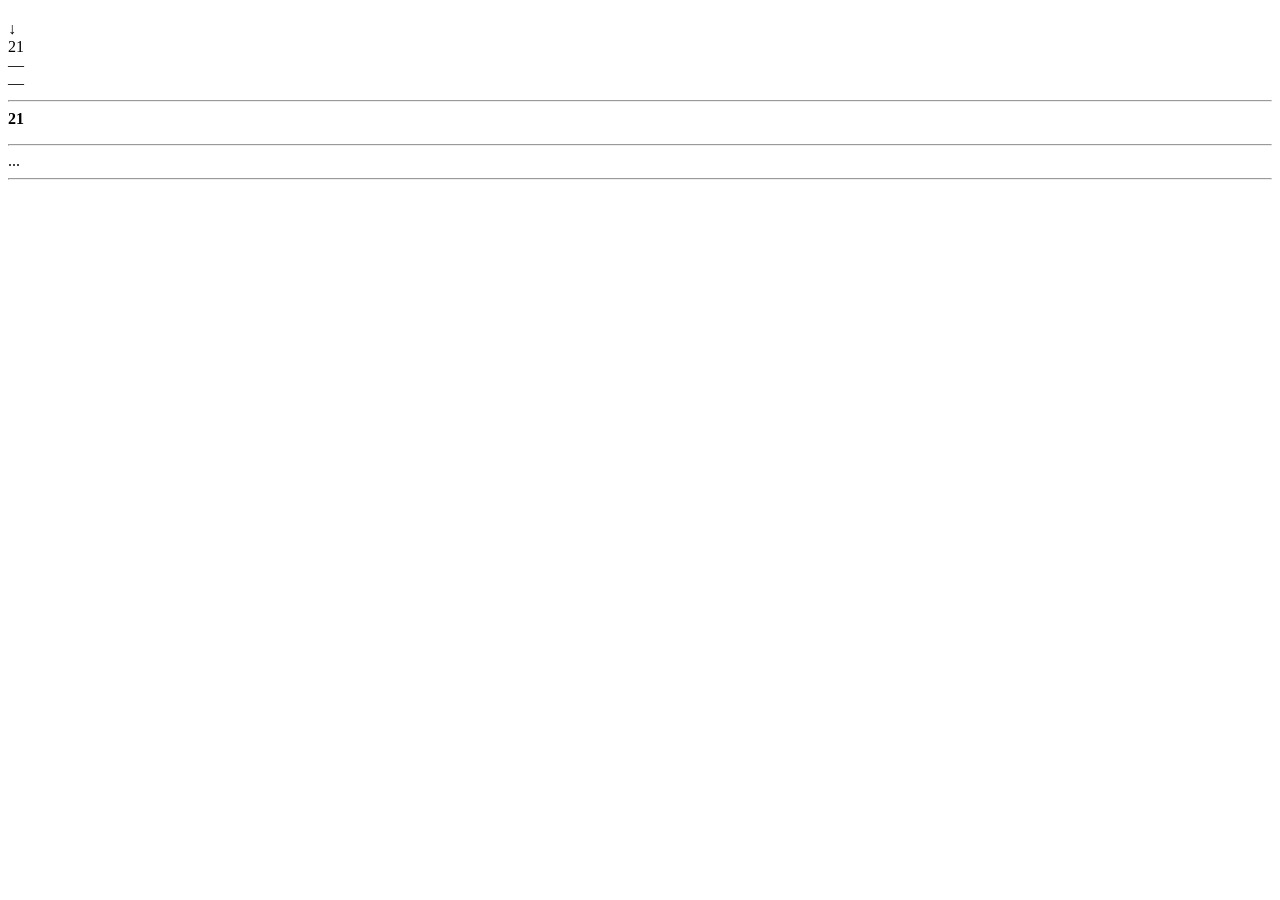
==== index.html @ 14be4b25 "Add files via upload" ====
<!DOCTYPE html>
<html lang="th">
<head>
<meta charset="UTF-8">
<meta name="viewport" content="width=device-width, initial-scale=1.0">
<title>พิทักษ์รักษ์รังสิต — ระบบจัดการของบริจาค</title>
<link rel="stylesheet" href="assets/css/style.css">
</head>
<body>
<header class="site-header" id="site-header"></header>

<main class="wrap">
  <section class="hero">
    <div class="hero-eyebrow" data-i18n="hero_eyebrow"></div>
    <h1 data-i18n="hero_title"></h1>
    <p class="lede" data-i18n="hero_lede"></p>
    <div class="scroll-cue"><span class="arrow">↓</span><span data-i18n="scroll_cue"></span></div>
  </section>

  <section class="stat-strip" id="stat-strip">
    <div class="stat-cell"><div class="stat-num">21</div><div class="stat-label" data-i18n="stat_members"></div></div>
    <div class="stat-cell"><div class="stat-num" id="stat-books">—</div><div class="stat-label" data-i18n="stat_books"></div></div>
    <div class="stat-cell"><div class="stat-num" id="stat-delivered">—</div><div class="stat-label" data-i18n="stat_delivered"></div></div>
  </section>

  <hr class="section-divider">

  <section>
    <div class="about-card card">
      <div class="badge-count"><b>21</b><span data-i18n="stat_members"></span></div>
      <p data-i18n="about_process"></p>
    </div>
  </section>

  <hr class="section-divider">

  <section>
    <div class="section-title">
      <h2 data-i18n="drives_title"></h2>
    </div>
    <p class="lede" data-i18n="drives_lede" style="margin-top:-14px;"></p>
    <div id="admin-add-drive"></div>
    <div id="drives-list"><div class="empty-state">...</div></div>
  </section>

  <hr class="section-divider">

  <section>
    <div class="section-title">
      <h2 data-i18n="timeline_preview_title"></h2>
      <a class="see-all" href="timeline.html" data-i18n="see_all"></a>
    </div>
    <div id="shelf-preview"></div>
  </section>
</main>

<footer class="footer" id="site-footer"></footer>

<script src="assets/js/i18n.js"></script>
<script src="assets/js/api.js"></script>
<script src="assets/js/app.js"></script>
<script>
  renderHeader('home');
  renderFooter();
  const isAdmin = !!getAdminToken();

  function driveCard(d){
    return `<div class="drive-card">
      ${isAdmin ? `<button class="btn btn-outline btn-sm drive-edit" data-edit="${d.id}" data-i18n="edit"></button>` : ''}
      <div class="drive-item">${d.itemType || ''}</div>
      <div class="drive-row"><b data-i18n="f_dateRange"></b>: ${d.dateStart || ''} – ${d.dateEnd || ''}</div>
      <div class="drive-row"><b data-i18n="f_location"></b>: ${d.location || ''}</div>
      <div class="drive-row"><b data-i18n="f_hours"></b>: ${d.hours || ''}</div>
      <div class="edit-form sub-form" id="edit-form-${d.id}">
        <div class="field"><label data-i18n="f_itemType"></label><input class="e-itemType" value="${d.itemType||''}"></div>
        <div class="field"><label data-i18n="f_dateRange"></label>
          <div style="display:flex; gap:8px;"><input class="e-start" value="${d.dateStart||''}"><input class="e-end" value="${d.dateEnd||''}"></div>
        </div>
        <div class="field"><label data-i18n="f_location"></label><input class="e-location" value="${d.location||''}"></div>
        <div class="field"><label data-i18n="f_hours"></label><input class="e-hours" value="${d.hours||''}"></div>
        <button class="btn btn-primary btn-sm" data-save="${d.id}" data-i18n="save"></button>
        <button class="btn btn-ghost btn-sm" data-cancel="${d.id}" data-i18n="cancel"></button>
      </div>
    </div>`;
  }

  async function loadDrives(){
    const res = await apiGet('getDrives', {});
    const drives = (res && res.data) || [];
    const el = document.getElementById('drives-list');
    if(drives.length === 0){ el.innerHTML = `<div class="empty-state" data-i18n="empty_drives"></div>`; applyLang(); return; }
    el.innerHTML = drives.map(driveCard).join('');
    applyLang();
    el.querySelectorAll('[data-edit]').forEach(b=> b.addEventListener('click', ()=>{
      document.getElementById('edit-form-'+b.dataset.edit).classList.toggle('open');
    }));
    el.querySelectorAll('[data-cancel]').forEach(b=> b.addEventListener('click', ()=>{
      document.getElementById('edit-form-'+b.dataset.cancel).classList.remove('open');
    }));
    el.querySelectorAll('[data-save]').forEach(b=> b.addEventListener('click', async ()=>{
      const id = b.dataset.save;
      const form = document.getElementById('edit-form-'+id);
      showToast(t('saving'));
      await apiPost('updateDrive', {
        driveId: id,
        itemType: form.querySelector('.e-itemType').value,
        dateStart: form.querySelector('.e-start').value,
        dateEnd: form.querySelector('.e-end').value,
        location: form.querySelector('.e-location').value,
        hours: form.querySelector('.e-hours').value,
      });
      showToast(t('saved'));
      loadDrives();
    }));
  }

  if(isAdmin){
    document.getElementById('admin-add-drive').innerHTML = `
      <button class="add-inline-btn" id="add-drive-btn" data-i18n="add_drive"></button>
      <div class="card sub-form" id="add-drive-form" style="margin-bottom:16px;">
        <div class="field"><label data-i18n="f_itemType"></label><input id="nd-itemType"></div>
        <div class="field"><label data-i18n="f_dateRange"></label>
          <div style="display:flex; gap:8px;"><input id="nd-start" placeholder="24/06/2569"><input id="nd-end" placeholder="24/07/2569"></div>
        </div>
        <div class="field"><label data-i18n="f_location"></label><input id="nd-location"></div>
        <div class="field"><label data-i18n="f_hours"></label><input id="nd-hours"></div>
        <button class="btn btn-primary btn-sm" id="nd-save" data-i18n="save"></button>
      </div>`;
    applyLang();
    document.getElementById('add-drive-btn').addEventListener('click', ()=>{
      document.getElementById('add-drive-form').classList.toggle('open');
    });
    document.getElementById('nd-save').addEventListener('click', async ()=>{
      showToast(t('saving'));
      await apiPost('addDrive', {
        itemType: document.getElementById('nd-itemType').value,
        dateStart: document.getElementById('nd-start').value,
        dateEnd: document.getElementById('nd-end').value,
        location: document.getElementById('nd-location').value,
        hours: document.getElementById('nd-hours').value,
      });
      showToast(t('saved'));
      document.getElementById('add-drive-form').classList.remove('open');
      loadDrives();
    });
  }

  async function load(){
    loadDrives();
    const res = await apiGet('getTimeline', { limit: 4 });
    renderShelf('shelf-preview', (res && res.data) || [], { expandable: true });

    const stats = await apiGet('getStats');
    if(stats && stats.data){
      document.getElementById('stat-books').textContent = stats.data.books ?? '—';
      document.getElementById('stat-delivered').textContent = stats.data.deliveries ?? '—';
    }
  }
  load();
</script>
</body>
</html>
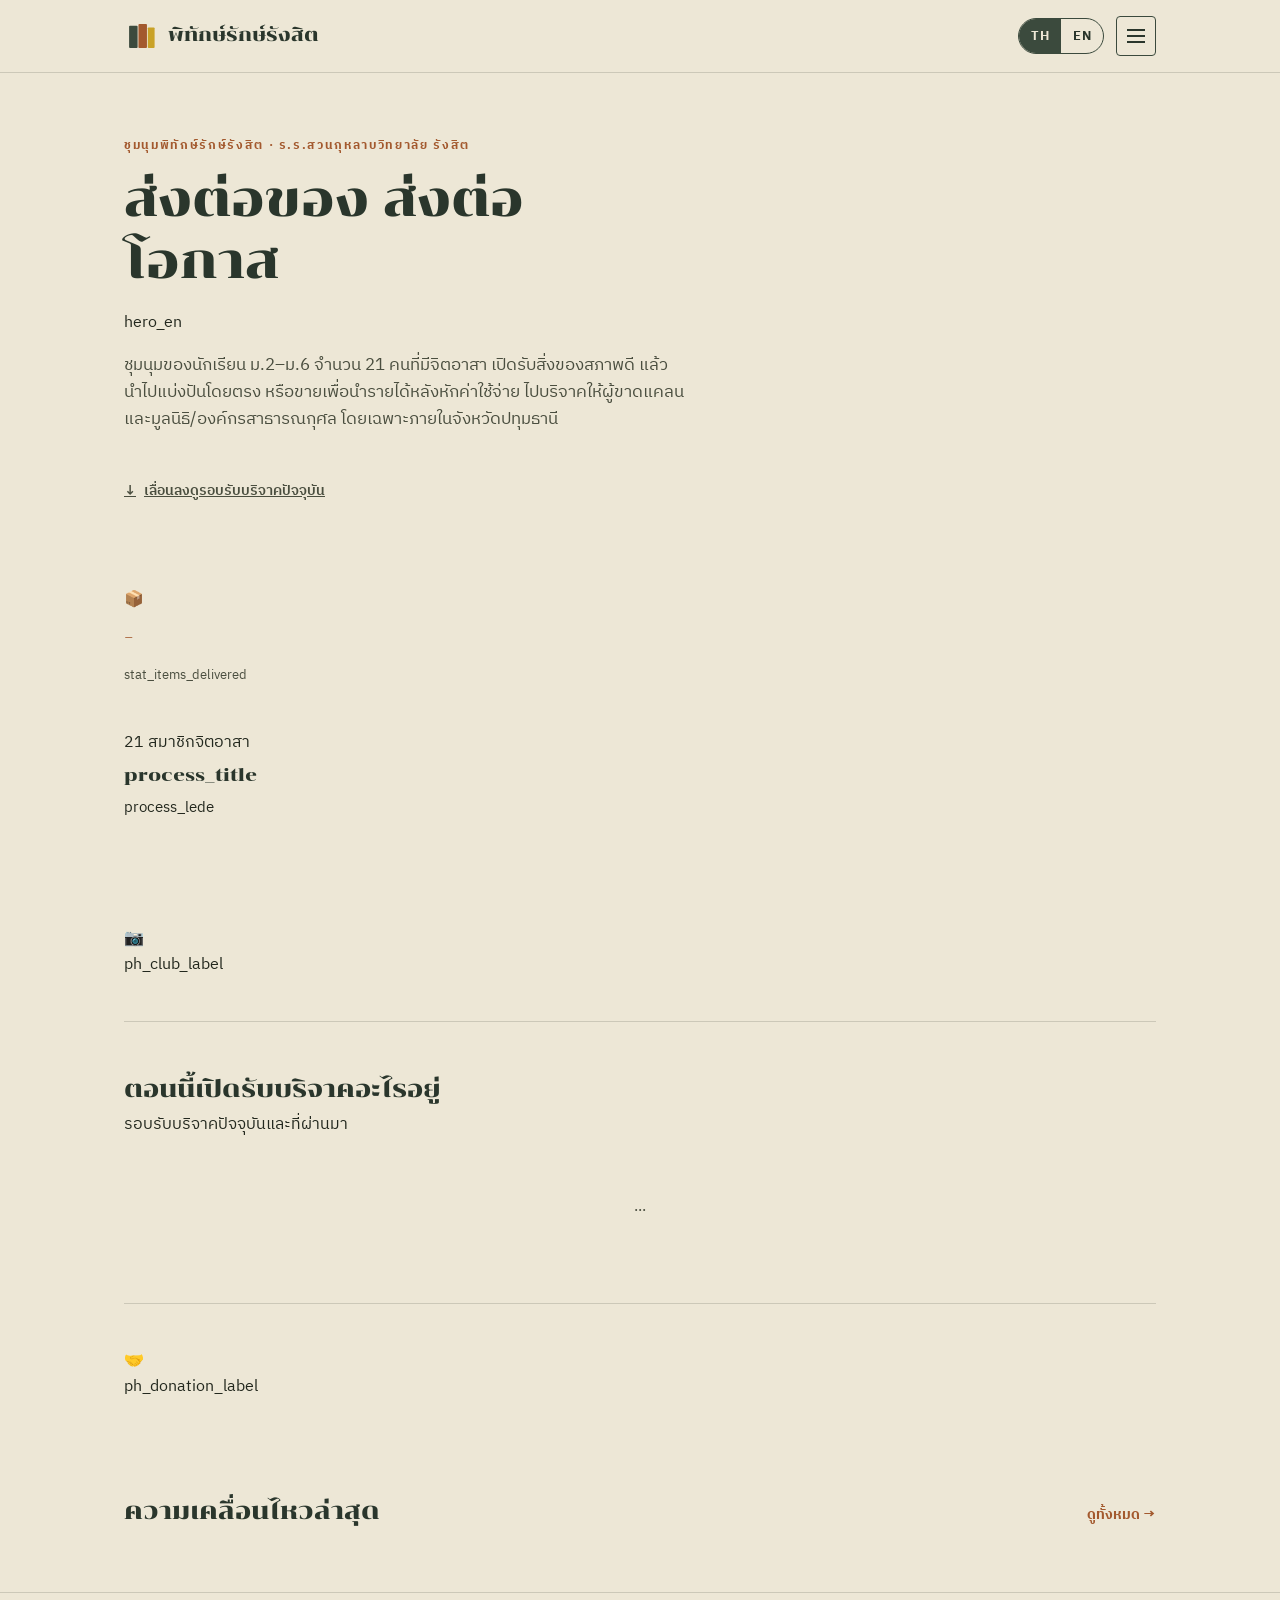
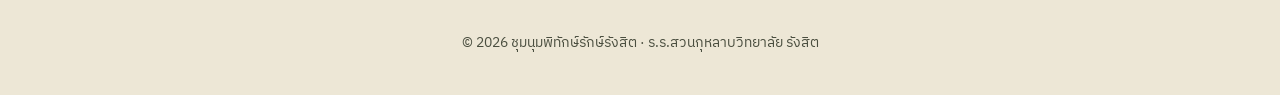
==== commit 6eadef06: "Update index.html" ====
--- a/index.html
+++ b/index.html
@@ -3,7 +3,7 @@
 <head>
 <meta charset="UTF-8">
 <meta name="viewport" content="width=device-width, initial-scale=1.0">
-<title>พิทักษ์รักษ์รังสิต — ระบบจัดการของบริจาค</title>
+<title>พิทักษ์รักรังสิต · ระบบจัดการของบริจาค</title>
 <link rel="stylesheet" href="assets/css/style.css">
 </head>
 <body>
@@ -13,22 +13,41 @@
   <section class="hero">
     <div class="hero-eyebrow" data-i18n="hero_eyebrow"></div>
     <h1 data-i18n="hero_title"></h1>
+    <div class="hero-en" data-i18n="hero_en"></div>
     <p class="lede" data-i18n="hero_lede"></p>
-    <div class="scroll-cue"><span class="arrow">↓</span><span data-i18n="scroll_cue"></span></div>
-  </section>
-
-  <section class="stat-strip" id="stat-strip">
-    <div class="stat-cell"><div class="stat-num">21</div><div class="stat-label" data-i18n="stat_members"></div></div>
-    <div class="stat-cell"><div class="stat-num" id="stat-books">—</div><div class="stat-label" data-i18n="stat_books"></div></div>
-    <div class="stat-cell"><div class="stat-num" id="stat-delivered">—</div><div class="stat-label" data-i18n="stat_delivered"></div></div>
-  </section>
-
-  <hr class="section-divider">
-
-  <section>
-    <div class="about-card card">
-      <div class="badge-count"><b>21</b><span data-i18n="stat_members"></span></div>
-      <p data-i18n="about_process"></p>
+    <a class="scroll-cue" href="#stat-section">
+      <span class="arrow-circle">↓</span>
+      <span data-i18n="scroll_cue"></span>
+    </a>
+  </section>
+
+  <section id="stat-section" class="stat-highlight">
+    <div class="icon">📦</div>
+    <div>
+      <div class="stat-num" id="stat-delivered-num">-</div>
+      <div class="stat-label" data-i18n="stat_items_delivered"></div>
+    </div>
+  </section>
+
+  <section style="padding-top:0;">
+    <div class="members-box">
+      <div class="members-row">
+        <span class="members-num">21</span>
+        <span class="members-label" data-i18n="stat_members"></span>
+      </div>
+      <div class="section-title" style="margin-bottom:10px;">
+        <h2 style="font-size:1.15rem;" data-i18n="process_title"></h2>
+      </div>
+      <p class="lede" style="margin:0 0 18px; font-size:0.92rem;" data-i18n="process_lede"></p>
+      <div class="process-flow" id="process-flow"></div>
+      <div class="process-detail" id="process-detail"></div>
+    </div>
+  </section>
+
+  <section>
+    <div class="photo-placeholder">
+      <div class="ph-icon">📷</div>
+      <div class="ph-label" data-i18n="ph_club_label"></div>
     </div>
   </section>
 
@@ -44,6 +63,13 @@
   </section>
 
   <hr class="section-divider">
+
+  <section>
+    <div class="photo-placeholder" style="background: linear-gradient(135deg, var(--rust) 0%, var(--slate) 100%);">
+      <div class="ph-icon">🤝</div>
+      <div class="ph-label" data-i18n="ph_donation_label"></div>
+    </div>
+  </section>
 
   <section>
     <div class="section-title">
@@ -64,13 +90,44 @@
   renderFooter();
   const isAdmin = !!getAdminToken();
 
+  /* ---------------- Process flow (5 steps) ---------------- */
+  let activeStep = 0;
+  function renderProcessFlow(){
+    const steps = getProcessSteps();
+    const flowEl = document.getElementById('process-flow');
+    flowEl.innerHTML = steps.map((s,i)=>`
+      ${i>0 ? `<span class="process-arrow">→</span>` : ''}
+      <button class="process-step ${i===activeStep?'on':''}" data-step="${i}">
+        <span class="num-circle">${i+1}</span>
+        <span class="step-label">${s.label}</span>
+      </button>`).join('');
+    flowEl.querySelectorAll('[data-step]').forEach(b=>{
+      b.addEventListener('click', ()=>{ activeStep = Number(b.dataset.step); renderProcessFlow(); renderProcessDetail(); });
+    });
+  }
+  function renderProcessDetail(){
+    const steps = getProcessSteps();
+    const s = steps[activeStep];
+    const bullets = s.bullets ? `<ul>${s.bullets.map(b=>`<li>${b}</li>`).join('')}</ul>` : '';
+    document.getElementById('process-detail').innerHTML = `<h3>${String(activeStep+1).padStart(2,'0')} · ${s.title}</h3><p>${s.desc}</p>${bullets}`;
+  }
+  function onLangChange(){ renderProcessFlow(); renderProcessDetail(); }
+  renderProcessFlow();
+  renderProcessDetail();
+
+  /* ---------------- Donation drives (compact + expandable) ---------------- */
   function driveCard(d){
     return `<div class="drive-card">
       ${isAdmin ? `<button class="btn btn-outline btn-sm drive-edit" data-edit="${d.id}" data-i18n="edit"></button>` : ''}
-      <div class="drive-item">${d.itemType || ''}</div>
-      <div class="drive-row"><b data-i18n="f_dateRange"></b>: ${d.dateStart || ''} – ${d.dateEnd || ''}</div>
-      <div class="drive-row"><b data-i18n="f_location"></b>: ${d.location || ''}</div>
-      <div class="drive-row"><b data-i18n="f_hours"></b>: ${d.hours || ''}</div>
+      <div class="drive-summary">
+        <div class="drive-item">${d.itemType || ''}</div>
+        <button class="btn btn-ghost btn-sm" data-toggle-details="${d.id}" data-i18n="view_details"></button>
+      </div>
+      <div class="drive-details" id="details-${d.id}">
+        <div class="drive-row"><b data-i18n="f_dateRange"></b>: ${d.dateStart || ''} – ${d.dateEnd || ''}</div>
+        <div class="drive-row"><b data-i18n="f_location"></b>: ${d.location || ''}</div>
+        <div class="drive-row"><b data-i18n="f_hours"></b>: ${d.hours || ''}</div>
+      </div>
       <div class="edit-form sub-form" id="edit-form-${d.id}">
         <div class="field"><label data-i18n="f_itemType"></label><input class="e-itemType" value="${d.itemType||''}"></div>
         <div class="field"><label data-i18n="f_dateRange"></label>
@@ -91,6 +148,9 @@
     if(drives.length === 0){ el.innerHTML = `<div class="empty-state" data-i18n="empty_drives"></div>`; applyLang(); return; }
     el.innerHTML = drives.map(driveCard).join('');
     applyLang();
+    el.querySelectorAll('[data-toggle-details]').forEach(b=> b.addEventListener('click', ()=>{
+      document.getElementById('details-'+b.dataset.toggleDetails).classList.toggle('open');
+    }));
     el.querySelectorAll('[data-edit]').forEach(b=> b.addEventListener('click', ()=>{
       document.getElementById('edit-form-'+b.dataset.edit).classList.toggle('open');
     }));
@@ -152,8 +212,7 @@
 
     const stats = await apiGet('getStats');
     if(stats && stats.data){
-      document.getElementById('stat-books').textContent = stats.data.books ?? '—';
-      document.getElementById('stat-delivered').textContent = stats.data.deliveries ?? '—';
+      document.getElementById('stat-delivered-num').textContent = stats.data.itemsDelivered ?? '-';
     }
   }
   load();
--- a/assets/css/style.css
+++ b/assets/css/style.css
@@ -0,0 +1,304 @@
+/* =========================================================
+   หนังสือแบ่งปัน — Book Donation Management System
+   Design tokens
+   ========================================================= */
+@import url('https://fonts.googleapis.com/css2?family=Chonburi&family=IBM+Plex+Sans+Thai:wght@400;500;600;700&family=IBM+Plex+Sans:wght@400;500;600;700&display=swap');
+
+:root{
+  --paper: #EDE7D6;
+  --paper-dim: #E3DCC7;
+  --card: #F7F3E8;
+  --ink: #23281E;
+  --ink-soft: #4A4E3F;
+  --cover-green: #3B4A3D;
+  --cover-green-deep: #2A362C;
+  --rust: #A3592E;
+  --rust-deep: #7E4322;
+  --sage: #7E9468;
+  --gold: #C9A227;
+  --line: rgba(35,40,30,0.16);
+  --shadow: 0 6px 18px rgba(35,40,30,0.14);
+  --radius: 4px;
+  --font-display: 'Chonburi', 'IBM Plex Sans Thai', serif;
+  --font-body: 'IBM Plex Sans Thai', 'IBM Plex Sans', sans-serif;
+}
+
+*{ box-sizing: border-box; }
+html{ scroll-behavior: smooth; }
+body{
+  margin:0;
+  background: var(--paper);
+  color: var(--ink);
+  font-family: var(--font-body);
+  line-height: 1.6;
+}
+h1,h2,h3, .display{
+  font-family: var(--font-display);
+  color: var(--cover-green-deep);
+  line-height: 1.25;
+  font-weight: 400;
+}
+a{ color: inherit; }
+button{ font-family: inherit; }
+img{ max-width:100%; display:block; }
+
+/* focus visibility */
+a:focus-visible, button:focus-visible, input:focus-visible, select:focus-visible, textarea:focus-visible{
+  outline: 3px solid var(--gold);
+  outline-offset: 2px;
+}
+@media (prefers-reduced-motion: reduce){
+  *{ animation-duration: 0.01ms !important; transition-duration: 0.01ms !important; scroll-behavior: auto !important; }
+}
+
+/* ---------------- Layout shell ---------------- */
+.wrap{ max-width: 1080px; margin: 0 auto; padding: 0 24px; }
+
+.site-header{
+  position: sticky; top:0; z-index: 40;
+  background: var(--paper);
+  border-bottom: 1px solid var(--line);
+}
+.header-row{
+  display:flex; align-items:center; justify-content:space-between;
+  padding: 16px 24px; max-width: 1080px; margin:0 auto;
+}
+.brand{ display:flex; align-items:center; gap:10px; text-decoration:none; }
+.brand-mark{ width:34px; height:34px; flex:0 0 auto; }
+.brand-name{ font-family: var(--font-display); font-size: 1.15rem; color: var(--cover-green-deep); }
+
+.nav-right{ display:flex; align-items:center; gap:12px; position:relative; }
+
+.lang-toggle{
+  display:flex; border:1.5px solid var(--cover-green); border-radius: 999px; overflow:hidden;
+}
+.lang-toggle button{
+  background:transparent; border:none; padding:6px 12px; font-size:0.82rem; font-weight:700;
+  color: var(--cover-green-deep); cursor:pointer; letter-spacing:.03em;
+}
+.lang-toggle button.on{ background: var(--cover-green); color: var(--paper); }
+
+/* hamburger + menu panel */
+.menu-btn{
+  width:40px; height:40px; border-radius: var(--radius); border:1.5px solid var(--cover-green);
+  background:transparent; cursor:pointer; display:flex; flex-direction:column; align-items:center;
+  justify-content:center; gap:4px;
+}
+.menu-btn span{ width:18px; height:2px; background: var(--cover-green-deep); display:block; }
+
+.menu-panel{
+  position:absolute; top:calc(100% + 10px); right:0; width:240px;
+  background: var(--card); border-radius: var(--radius); box-shadow: var(--shadow);
+  border:1px solid var(--line); overflow:hidden; z-index:60;
+  display:none; flex-direction:column;
+}
+.menu-panel.open{ display:flex; }
+.menu-panel a, .menu-panel button.menu-item{
+  display:block; width:100%; text-align:left; padding:13px 18px; text-decoration:none;
+  font-weight:600; font-size:0.94rem; color: var(--ink); background:transparent; border:none;
+  cursor:pointer; font-family:inherit;
+}
+.menu-panel a:hover, .menu-panel button.menu-item:hover{ background: var(--paper-dim); }
+.menu-panel a.active{ color: var(--rust); }
+.menu-panel .menu-divider{ border:none; border-top:1px solid var(--line); margin:0; }
+.menu-panel .menu-login{
+  color: var(--rust) !important; font-weight:700;
+  border-top:1px solid var(--line);
+}
+
+.btn{
+  display:inline-flex; align-items:center; gap:8px; justify-content:center;
+  padding: 10px 20px; border-radius: var(--radius); border: none; cursor:pointer;
+  font-weight: 700; font-size:0.92rem; text-decoration:none; transition: transform .12s ease, box-shadow .12s ease;
+}
+.btn-primary{ background: var(--rust); color: #fff; }
+.btn-primary:hover{ transform: translateY(-1px); box-shadow: var(--shadow); }
+.btn-outline{ background:transparent; color: var(--cover-green-deep); border: 1.5px solid var(--cover-green); }
+.btn-outline:hover{ background: var(--cover-green); color:#fff; }
+.btn-ghost{ background:transparent; color: var(--ink-soft); border:1.5px solid var(--line); }
+.btn-sm{ padding: 6px 14px; font-size:0.82rem; }
+.btn:disabled{ opacity:.45; cursor:not-allowed; transform:none; }
+
+.login-fab{
+  position: fixed; left: 20px; bottom: 20px; z-index: 50;
+}
+
+/* ---------------- Hero ---------------- */
+.hero{
+  padding: 64px 0 40px; position:relative;
+}
+.hero-eyebrow{
+  font-weight:700; letter-spacing:.14em; text-transform:uppercase; font-size:0.74rem;
+  color: var(--rust); margin-bottom: 12px;
+}
+.hero h1{ font-size: clamp(2rem, 5vw, 3.1rem); max-width: 14ch; margin: 0 0 18px; }
+.hero p.lede{ font-size:1.05rem; max-width:56ch; color: var(--ink-soft); margin-bottom: 28px; }
+.hero-actions{ display:flex; gap:14px; flex-wrap:wrap; }
+
+.scroll-cue{
+  display:flex; align-items:center; gap:8px; margin-top:48px; color: var(--ink-soft);
+  font-size:0.85rem; font-weight:600;
+}
+.scroll-cue .arrow{ animation: bob 1.6s ease-in-out infinite; }
+@keyframes bob{ 0%,100%{ transform: translateY(0);} 50%{ transform: translateY(6px);} }
+
+/* stat strip */
+.stat-strip{
+  display:grid; grid-template-columns: repeat(3,1fr); gap:1px;
+  background: var(--line); border:1px solid var(--line); border-radius: var(--radius); overflow:hidden;
+  margin: 8px 0 56px;
+}
+.stat-cell{ background: var(--card); padding: 22px 20px; }
+.stat-num{ font-family: var(--font-display); font-size:1.9rem; color: var(--rust); }
+.stat-label{ font-size:0.82rem; color: var(--ink-soft); margin-top:4px; }
+
+/* section titles */
+.section-title{ display:flex; align-items:baseline; justify-content:space-between; margin: 8px 0 22px; gap:16px; flex-wrap:wrap; }
+.section-title h2{ font-size:1.5rem; margin:0; }
+.section-title .see-all{ font-weight:700; font-size:0.88rem; color:var(--rust); text-decoration:none; white-space:nowrap; }
+
+section{ padding: 44px 0; }
+.section-divider{ border:none; border-top:1px solid var(--line); margin:0; }
+
+/* ---------------- Bookshelf / Timeline (signature element) ---------------- */
+.shelf{
+  position:relative; padding-left: 26px;
+}
+.shelf::before{
+  content:""; position:absolute; left:6px; top:0; bottom:0; width:6px;
+  background: linear-gradient(var(--cover-green), var(--cover-green-deep));
+  border-radius: 3px;
+}
+.spine-row{
+  display:flex; align-items:stretch; gap:16px; margin-bottom:18px; position:relative;
+}
+.spine-row::before{
+  content:""; position:absolute; left:-26px; top:50%; width:20px; height:6px; background: var(--gold);
+  transform: translateY(-50%);
+}
+.spine{
+  flex: 0 0 64px; border-radius: 3px 8px 8px 3px;
+  box-shadow: inset -6px 0 0 rgba(0,0,0,0.12), var(--shadow);
+  position:relative;
+}
+.spine-body{
+  flex:1; background: var(--card); border-radius: var(--radius); padding:16px 18px;
+  box-shadow: var(--shadow); display:flex; align-items:center; justify-content:space-between; gap:16px; flex-wrap:wrap;
+}
+.spine-meta .date{ font-weight:700; font-family: var(--font-display); color:var(--cover-green-deep); font-size:1.05rem; }
+.spine-meta .desc{ color: var(--ink-soft); font-size:0.9rem; margin-top:2px; }
+
+/* wax stamp badge */
+.stamp{
+  width:56px; height:56px; border-radius:50%; flex:0 0 auto;
+  display:flex; align-items:center; justify-content:center; text-align:center;
+  font-size:0.62rem; font-weight:700; line-height:1.15; padding:4px;
+}
+.stamp.pending{
+  border: 3px dashed var(--rust); color: var(--rust); background: transparent;
+}
+.stamp.done{
+  background: var(--sage); color: #fff; border: 3px solid var(--sage);
+}
+
+/* ---------------- Cards / grid ---------------- */
+.grid{ display:grid; grid-template-columns: repeat(auto-fill, minmax(220px,1fr)); gap:20px; }
+.book-card{
+  background: var(--card); border-radius: var(--radius); overflow:hidden; box-shadow: var(--shadow);
+  display:flex; flex-direction:column;
+}
+.book-card .thumb{ aspect-ratio: 4/3; background: var(--paper-dim); overflow:hidden; }
+.book-card .thumb img{ width:100%; height:100%; object-fit:cover; }
+.book-card .thumb.empty{ display:flex; align-items:center; justify-content:center; color: var(--ink-soft); font-size:0.8rem; }
+.book-card .info{ padding:14px 16px; display:flex; flex-direction:column; gap:6px; flex:1; }
+.book-card .title{ font-weight:700; font-size:0.98rem; }
+.book-card .price{ font-family: var(--font-display); color: var(--rust); font-size:1.1rem; }
+.book-card .sold{ font-size:0.78rem; font-weight:700; color:#fff; background:var(--ink-soft); align-self:flex-start; padding:2px 8px; border-radius:3px; }
+
+/* ---------------- Forms ---------------- */
+.card{ background: var(--card); border-radius: var(--radius); padding:22px; box-shadow: var(--shadow); }
+.field{ margin-bottom:16px; }
+.field label{ display:block; font-weight:700; font-size:0.86rem; margin-bottom:6px; color: var(--ink-soft); }
+.field input, .field select, .field textarea{
+  width:100%; padding:10px 12px; border-radius: var(--radius); border:1.5px solid var(--line);
+  background:#fff; font-family: inherit; font-size:0.95rem; color: var(--ink);
+}
+.field textarea{ resize: vertical; min-height:80px; }
+.radio-row{ display:flex; gap:14px; }
+.radio-row label{ font-weight:500; display:flex; align-items:center; gap:6px; }
+
+.badge{ display:inline-block; font-size:0.72rem; font-weight:700; padding:3px 9px; border-radius:999px; }
+.badge.pending{ background: rgba(163,89,46,0.14); color: var(--rust-deep); }
+.badge.approved{ background: rgba(126,148,104,0.2); color: #3f5230; }
+.badge.rejected{ background: rgba(35,40,30,0.14); color: var(--ink-soft); }
+
+.tabs{ display:flex; gap:6px; border-bottom:1px solid var(--line); margin-bottom:24px; flex-wrap:wrap; }
+.tab-btn{
+  background:transparent; border:none; padding:10px 16px; font-weight:700; cursor:pointer;
+  color: var(--ink-soft); border-bottom: 3px solid transparent;
+}
+.tab-btn.on{ color: var(--cover-green-deep); border-bottom-color: var(--rust); }
+.tab-panel{ display:none; }
+.tab-panel.on{ display:block; }
+
+.footer{ padding: 40px 0; text-align:center; color: var(--ink-soft); font-size:0.85rem; border-top:1px solid var(--line); }
+
+.empty-state{ text-align:center; padding:40px 20px; color: var(--ink-soft); }
+.toast{
+  position:fixed; bottom:20px; right:20px; background: var(--cover-green-deep); color:#fff;
+  padding:12px 18px; border-radius: var(--radius); box-shadow: var(--shadow); font-size:0.9rem; z-index:100;
+  max-width: 320px;
+}
+
+@media (max-width: 640px){
+  .stat-strip{ grid-template-columns: 1fr; }
+}
+
+/* ---------------- About / club info ---------------- */
+.about-card{ display:flex; gap:24px; flex-wrap:wrap; align-items:flex-start; }
+.about-card .badge-count{
+  flex:0 0 auto; width:96px; height:96px; border-radius:50%; background: var(--cover-green);
+  color:#fff; display:flex; flex-direction:column; align-items:center; justify-content:center;
+  font-family: var(--font-display);
+}
+.about-card .badge-count b{ font-size:1.6rem; line-height:1; }
+.about-card .badge-count span{ font-size:0.66rem; }
+.about-card p{ flex:1; min-width:240px; color: var(--ink-soft); }
+
+/* ---------------- Donation drives ---------------- */
+.drive-card{
+  background: var(--card); border-radius: var(--radius); padding:18px 20px; box-shadow: var(--shadow);
+  margin-bottom:14px; position:relative;
+}
+.drive-card .drive-item{ font-family: var(--font-display); color: var(--cover-green-deep); font-size:1.15rem; margin-bottom:6px; }
+.drive-card .drive-row{ font-size:0.9rem; color: var(--ink-soft); margin-bottom:3px; }
+.drive-card .drive-row b{ color: var(--ink); }
+.drive-card .drive-edit{ position:absolute; top:14px; right:16px; }
+
+.add-inline-btn{
+  border:1.5px dashed var(--cover-green); background:transparent; color: var(--cover-green-deep);
+  border-radius: var(--radius); padding:12px 18px; width:100%; cursor:pointer; font-weight:700;
+  font-family:inherit; margin-bottom:16px;
+}
+
+/* ---------------- Timeline batch expand ---------------- */
+.spine-body{ cursor:pointer; }
+.spine-thumb{ width:44px; height:44px; border-radius:4px; object-fit:cover; flex:0 0 auto; }
+.batch-items{
+  display:none; margin: 0 0 18px 42px; padding:14px 18px; background: var(--paper-dim);
+  border-radius: var(--radius);
+}
+.batch-items.open{ display:block; }
+.batch-item-row{
+  display:flex; justify-content:space-between; gap:10px; padding:8px 0; border-bottom:1px solid var(--line);
+  font-size:0.88rem;
+}
+.batch-item-row:last-child{ border-bottom:none; }
+.batch-item-row .outcome{ color: var(--ink-soft); text-align:right; }
+
+/* ---------------- Stock page ---------------- */
+.qty-badge{ font-size:0.72rem; font-weight:700; color: var(--sage); }
+.stock-actions{ display:flex; gap:8px; flex-wrap:wrap; margin-top:6px; }
+.checkbox-row{ display:flex; align-items:center; gap:8px; font-weight:500; margin-bottom:10px; }
+.sub-form{ background: var(--paper-dim); border-radius: var(--radius); padding:14px; margin-top:10px; display:none; }
+.sub-form.open{ display:block; }
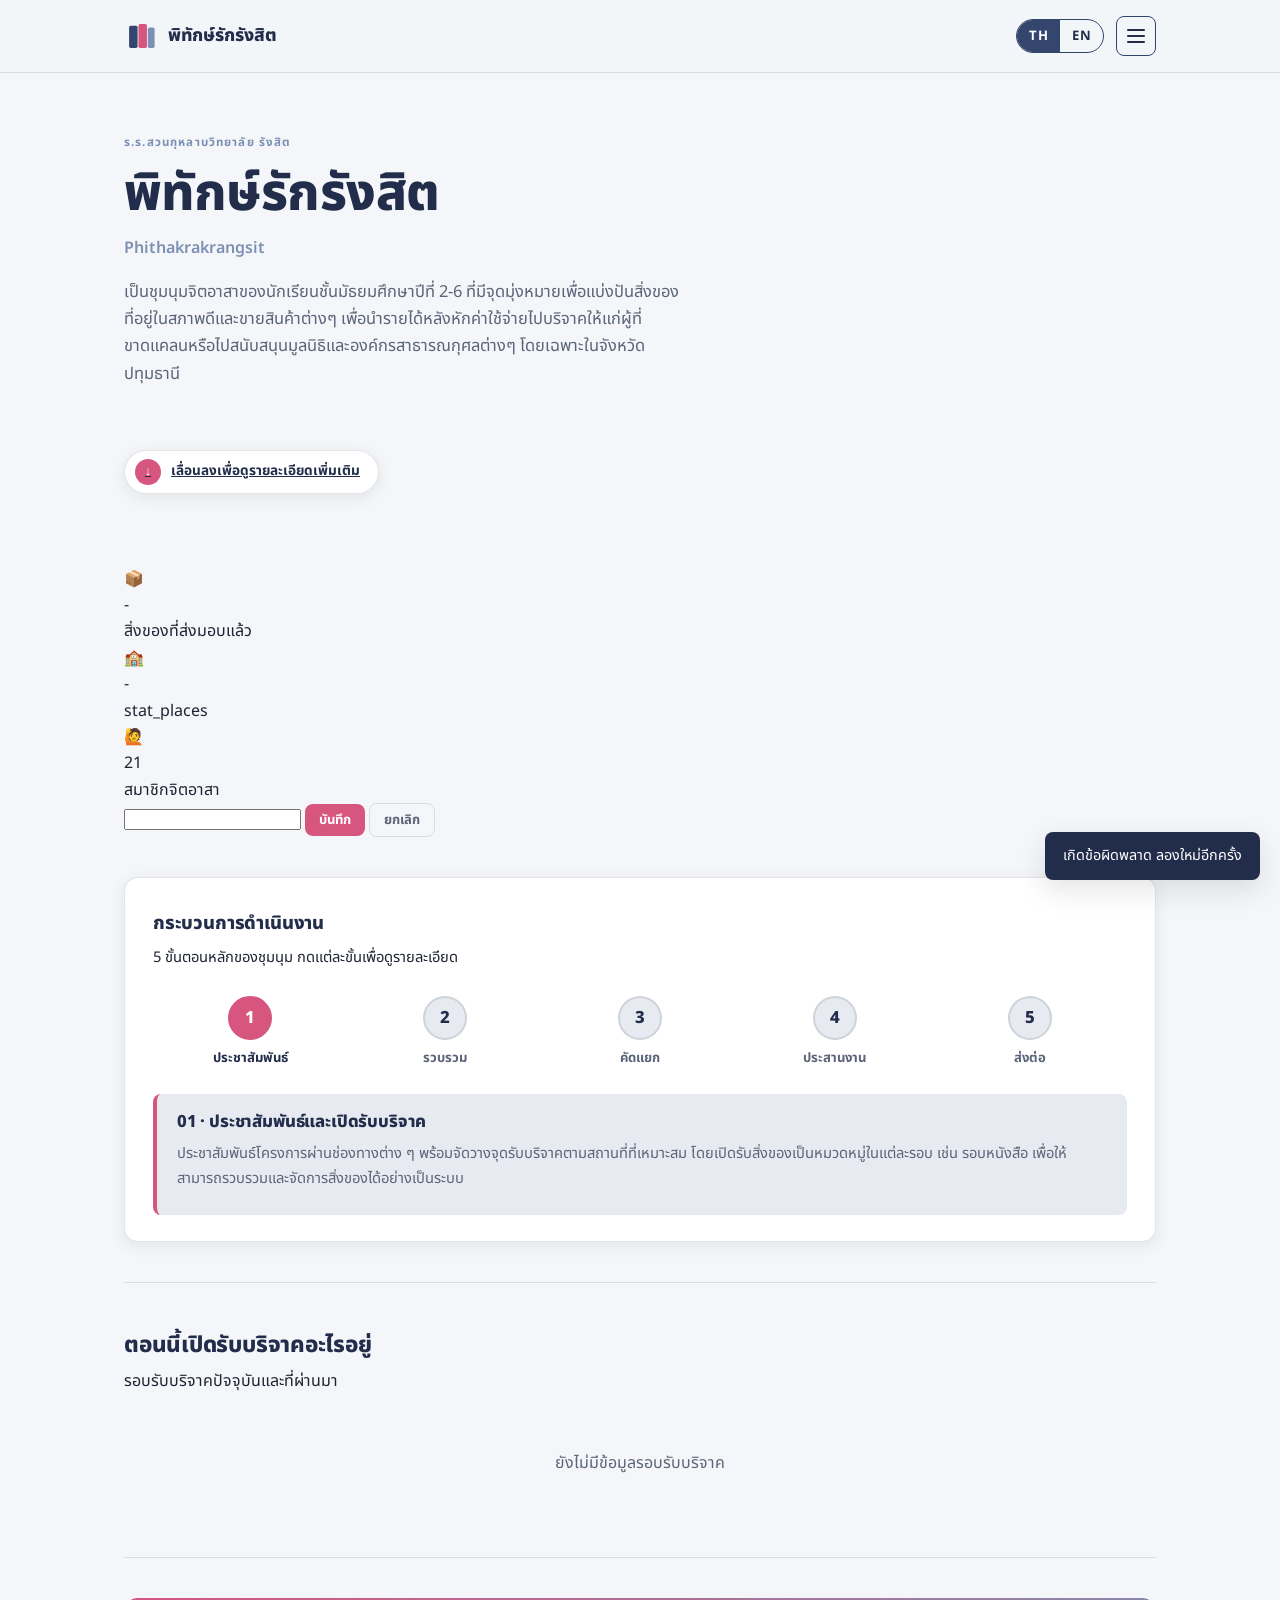
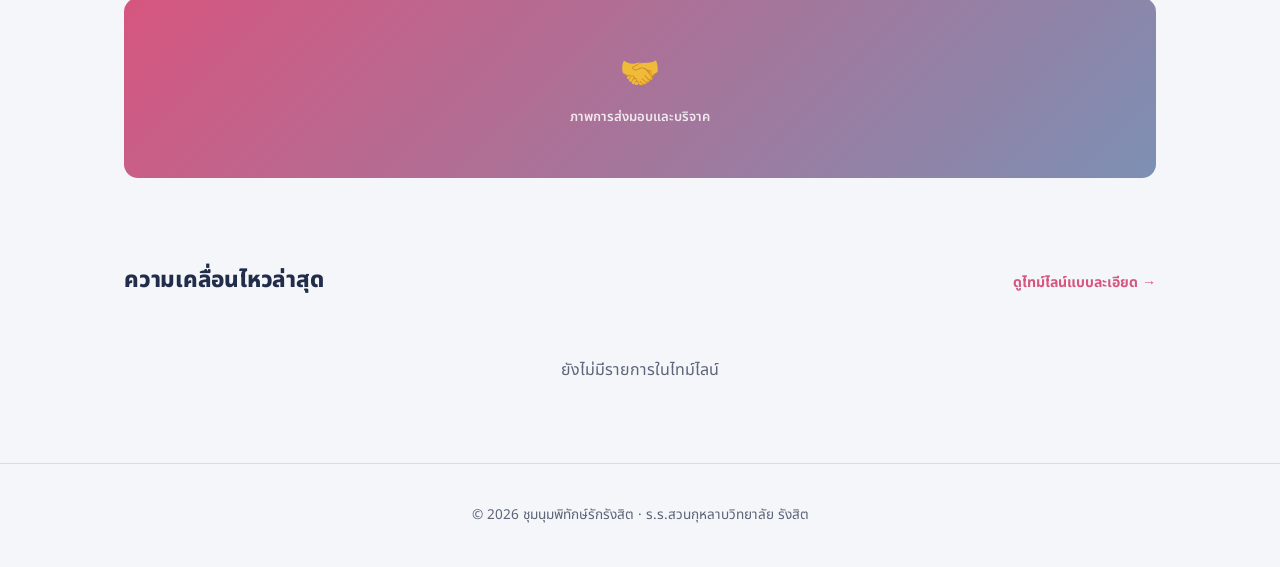
==== commit b813615d: "Update index.html" ====
--- a/index.html
+++ b/index.html
@@ -10,44 +10,60 @@
 <header class="site-header" id="site-header"></header>
 
 <main class="wrap">
-  <section class="hero">
-    <div class="hero-eyebrow" data-i18n="hero_eyebrow"></div>
-    <h1 data-i18n="hero_title"></h1>
-    <div class="hero-en" data-i18n="hero_en"></div>
-    <p class="lede" data-i18n="hero_lede"></p>
-    <a class="scroll-cue" href="#stat-section">
-      <span class="arrow-circle">↓</span>
-      <span data-i18n="scroll_cue"></span>
-    </a>
-  </section>
-
-  <section id="stat-section" class="stat-highlight">
-    <div class="icon">📦</div>
-    <div>
-      <div class="stat-num" id="stat-delivered-num">-</div>
-      <div class="stat-label" data-i18n="stat_items_delivered"></div>
+  <section class="hero" id="hero-section">
+    <img class="hero-bg-photo" src="assets/club-photo.jpg" alt=""
+         onload="document.getElementById('hero-section').classList.add('has-photo')"
+         onerror="this.remove();">
+    <div class="hero-overlay"></div>
+    <div class="hero-content">
+      <div class="hero-eyebrow" data-i18n="hero_eyebrow"></div>
+      <h1 data-i18n="hero_title"></h1>
+      <div class="hero-en" data-i18n="hero_en"></div>
+      <p class="lede" data-i18n="hero_lede"></p>
+      <a class="scroll-cue" href="#stat-section">
+        <span class="arrow-circle">↓</span>
+        <span data-i18n="scroll_cue"></span>
+      </a>
+    </div>
+  </section>
+
+  <section id="stat-section" class="stat-grid">
+    <div class="stat-card">
+      <div class="icon">📦</div>
+      <div>
+        <div class="stat-num" id="stat-delivered-num">-</div>
+        <div class="stat-label" data-i18n="stat_items_delivered"></div>
+      </div>
+    </div>
+    <div class="stat-card">
+      <div class="icon">🏫</div>
+      <div>
+        <div class="stat-num" id="stat-places-num">-</div>
+        <div class="stat-label" data-i18n="stat_places"></div>
+      </div>
+    </div>
+    <div class="stat-card" id="member-stat-card">
+      <div class="icon">🙋</div>
+      <div>
+        <div class="stat-num" id="stat-members-num">-</div>
+        <div class="stat-label" data-i18n="stat_members"></div>
+      </div>
+      <div class="stat-edit-form" id="member-edit-form">
+        <input type="number" min="0" id="member-edit-input">
+        <button class="btn btn-primary btn-sm" id="member-save-btn" data-i18n="save"></button>
+        <button class="btn btn-ghost btn-sm" id="member-cancel-btn" data-i18n="cancel"></button>
+      </div>
     </div>
   </section>
 
   <section style="padding-top:0;">
     <div class="members-box">
-      <div class="members-row">
-        <span class="members-num">21</span>
-        <span class="members-label" data-i18n="stat_members"></span>
-      </div>
       <div class="section-title" style="margin-bottom:10px;">
         <h2 style="font-size:1.15rem;" data-i18n="process_title"></h2>
       </div>
       <p class="lede" style="margin:0 0 18px; font-size:0.92rem;" data-i18n="process_lede"></p>
-      <div class="process-flow" id="process-flow"></div>
+      <div class="process-flow" id="process-flow"><div class="process-rail"></div></div>
       <div class="process-detail" id="process-detail"></div>
-    </div>
-  </section>
-
-  <section>
-    <div class="photo-placeholder">
-      <div class="ph-icon">📷</div>
-      <div class="ph-label" data-i18n="ph_club_label"></div>
     </div>
   </section>
 
@@ -65,9 +81,9 @@
   <hr class="section-divider">
 
   <section>
-    <div class="photo-placeholder" style="background: linear-gradient(135deg, var(--rust) 0%, var(--slate) 100%);">
-      <div class="ph-icon">🤝</div>
-      <div class="ph-label" data-i18n="ph_donation_label"></div>
+    <div class="photo-block" id="donation-photo-block">
+      <img src="assets/donation-photo.jpg" alt="ภาพการส่งมอบและบริจาค"
+           onerror="document.getElementById('donation-photo-block').outerHTML = '<div class=&quot;photo-placeholder&quot; style=&quot;background: linear-gradient(135deg, var(--rust) 0%, var(--slate) 100%);&quot;><div class=&quot;ph-icon&quot;>🤝</div><div class=&quot;ph-label&quot; data-i18n=&quot;ph_donation_label&quot;></div></div>'; applyLang();">
     </div>
   </section>
 
@@ -95,8 +111,7 @@
   function renderProcessFlow(){
     const steps = getProcessSteps();
     const flowEl = document.getElementById('process-flow');
-    flowEl.innerHTML = steps.map((s,i)=>`
-      ${i>0 ? `<span class="process-arrow">→</span>` : ''}
+    flowEl.innerHTML = `<div class="process-rail"></div>` + steps.map((s,i)=>`
       <button class="process-step ${i===activeStep?'on':''}" data-step="${i}">
         <span class="num-circle">${i+1}</span>
         <span class="step-label">${s.label}</span>
@@ -213,9 +228,35 @@
     const stats = await apiGet('getStats');
     if(stats && stats.data){
       document.getElementById('stat-delivered-num').textContent = stats.data.itemsDelivered ?? '-';
+      document.getElementById('stat-places-num').textContent = stats.data.placesContacted ?? '-';
+      document.getElementById('stat-members-num').textContent = stats.data.memberCount ?? '21';
     }
   }
   load();
+
+  /* ---------------- Member count (admin-editable) ---------------- */
+  if(isAdmin){
+    const card = document.getElementById('member-stat-card');
+    const editBtn = document.createElement('button');
+    editBtn.className = 'stat-edit-btn';
+    editBtn.textContent = '✎';
+    editBtn.setAttribute('aria-label', t('edit'));
+    card.appendChild(editBtn);
+    const form = document.getElementById('member-edit-form');
+    editBtn.addEventListener('click', ()=>{
+      document.getElementById('member-edit-input').value = document.getElementById('stat-members-num').textContent;
+      form.classList.add('open');
+    });
+    document.getElementById('member-cancel-btn').addEventListener('click', ()=> form.classList.remove('open'));
+    document.getElementById('member-save-btn').addEventListener('click', async ()=>{
+      const val = document.getElementById('member-edit-input').value;
+      showToast(t('saving'));
+      await apiPost('updateMemberCount', { memberCount: val });
+      document.getElementById('stat-members-num').textContent = val;
+      showToast(t('saved'));
+      form.classList.remove('open');
+    });
+  }
 </script>
 </body>
 </html>
--- a/assets/css/style.css
+++ b/assets/css/style.css
@@ -1,26 +1,29 @@
 /* =========================================================
-   หนังสือแบ่งปัน — Book Donation Management System
-   Design tokens
+   พิทักษ์รักรังสิต — Design tokens
+   Cool navy / slate palette, warm accent, Noto Sans Thai throughout
    ========================================================= */
-@import url('https://fonts.googleapis.com/css2?family=Chonburi&family=IBM+Plex+Sans+Thai:wght@400;500;600;700&family=IBM+Plex+Sans:wght@400;500;600;700&display=swap');
+@import url('https://fonts.googleapis.com/css2?family=Noto+Sans+Thai:wght@400;500;600;700;800&family=Noto+Sans:wght@400;500;600;700;800&display=swap');
 
 :root{
-  --paper: #EDE7D6;
-  --paper-dim: #E3DCC7;
-  --card: #F7F3E8;
-  --ink: #23281E;
-  --ink-soft: #4A4E3F;
-  --cover-green: #3B4A3D;
-  --cover-green-deep: #2A362C;
-  --rust: #A3592E;
-  --rust-deep: #7E4322;
-  --sage: #7E9468;
-  --gold: #C9A227;
-  --line: rgba(35,40,30,0.16);
-  --shadow: 0 6px 18px rgba(35,40,30,0.14);
-  --radius: 4px;
-  --font-display: 'Chonburi', 'IBM Plex Sans Thai', serif;
-  --font-body: 'IBM Plex Sans Thai', 'IBM Plex Sans', sans-serif;
+  --paper: #F4F6F9;
+  --paper-dim: #E7EBF1;
+  --card: #FFFFFF;
+  --ink: #1E2433;
+  --ink-soft: #5B6478;
+  --cover-green: #34456E;        /* primary — navy */
+  --cover-green-deep: #212D4A;   /* deep navy */
+  --slate: #7C90B3;              /* secondary accent — muted slate blue */
+  --rust: #D6567F;               /* pink accent, blended with navy - CTAs/highlights */
+  --rust-deep: #B03F66;
+  --sage: #3E8577;               /* success / "done" */
+  --gold: #C9A227;               /* focus ring / small highlight */
+  --line: rgba(30,35,51,0.12);
+  --shadow: 0 4px 16px rgba(30,35,51,0.08);
+  --shadow-lg: 0 10px 28px rgba(30,35,51,0.12);
+  --radius: 8px;
+  --radius-lg: 14px;
+  --font-display: 'Noto Sans Thai', 'Noto Sans', sans-serif;
+  --font-body: 'Noto Sans Thai', 'Noto Sans', sans-serif;
 }
 
 *{ box-sizing: border-box; }
@@ -30,13 +33,14 @@
   background: var(--paper);
   color: var(--ink);
   font-family: var(--font-body);
-  line-height: 1.6;
+  line-height: 1.65;
 }
 h1,h2,h3, .display{
   font-family: var(--font-display);
   color: var(--cover-green-deep);
-  line-height: 1.25;
-  font-weight: 400;
+  line-height: 1.3;
+  font-weight: 800;
+  letter-spacing: -0.01em;
 }
 a{ color: inherit; }
 button{ font-family: inherit; }
@@ -56,7 +60,7 @@
 
 .site-header{
   position: sticky; top:0; z-index: 40;
-  background: var(--paper);
+  background: rgba(244,246,249,0.92); backdrop-filter: saturate(180%) blur(8px);
   border-bottom: 1px solid var(--line);
 }
 .header-row{
@@ -65,7 +69,7 @@
 }
 .brand{ display:flex; align-items:center; gap:10px; text-decoration:none; }
 .brand-mark{ width:34px; height:34px; flex:0 0 auto; }
-.brand-name{ font-family: var(--font-display); font-size: 1.15rem; color: var(--cover-green-deep); }
+.brand-name{ font-family: var(--font-display); font-weight:800; font-size: 1.1rem; color: var(--cover-green-deep); }
 
 .nav-right{ display:flex; align-items:center; gap:12px; position:relative; }
 
@@ -76,7 +80,7 @@
   background:transparent; border:none; padding:6px 12px; font-size:0.82rem; font-weight:700;
   color: var(--cover-green-deep); cursor:pointer; letter-spacing:.03em;
 }
-.lang-toggle button.on{ background: var(--cover-green); color: var(--paper); }
+.lang-toggle button.on{ background: var(--cover-green); color: #fff; }
 
 /* hamburger + menu panel */
 .menu-btn{
@@ -84,11 +88,11 @@
   background:transparent; cursor:pointer; display:flex; flex-direction:column; align-items:center;
   justify-content:center; gap:4px;
 }
-.menu-btn span{ width:18px; height:2px; background: var(--cover-green-deep); display:block; }
+.menu-btn span{ width:18px; height:2px; background: var(--cover-green-deep); display:block; border-radius:2px; }
 
 .menu-panel{
   position:absolute; top:calc(100% + 10px); right:0; width:240px;
-  background: var(--card); border-radius: var(--radius); box-shadow: var(--shadow);
+  background: var(--card); border-radius: var(--radius-lg); box-shadow: var(--shadow-lg);
   border:1px solid var(--line); overflow:hidden; z-index:60;
   display:none; flex-direction:column;
 }
@@ -119,104 +123,160 @@
 .btn-sm{ padding: 6px 14px; font-size:0.82rem; }
 .btn:disabled{ opacity:.45; cursor:not-allowed; transform:none; }
 
-.login-fab{
-  position: fixed; left: 20px; bottom: 20px; z-index: 50;
-}
-
 /* ---------------- Hero ---------------- */
-.hero{
-  padding: 64px 0 40px; position:relative;
-}
+.hero{ padding: 60px 0 32px; position:relative; }
 .hero-eyebrow{
-  font-weight:700; letter-spacing:.14em; text-transform:uppercase; font-size:0.74rem;
-  color: var(--rust); margin-bottom: 12px;
-}
-.hero h1{ font-size: clamp(2rem, 5vw, 3.1rem); max-width: 14ch; margin: 0 0 18px; }
-.hero p.lede{ font-size:1.05rem; max-width:56ch; color: var(--ink-soft); margin-bottom: 28px; }
+  font-weight:700; letter-spacing:.1em; text-transform:uppercase; font-size:0.72rem;
+  color: var(--slate); margin-bottom: 10px;
+}
+.hero h1{ font-size: clamp(2.1rem, 5vw, 3.2rem); max-width: 16ch; margin: 0 0 6px; }
+.hero .hero-en{ font-size:1rem; font-weight:600; color: var(--slate); margin: 0 0 18px; }
+.hero p.lede{ font-size:1.03rem; max-width:62ch; color: var(--ink-soft); margin-bottom: 26px; }
 .hero-actions{ display:flex; gap:14px; flex-wrap:wrap; }
 
+/* scroll cue — pill button style */
 .scroll-cue{
-  display:flex; align-items:center; gap:8px; margin-top:48px; color: var(--ink-soft);
-  font-size:0.85rem; font-weight:600;
-}
-.scroll-cue .arrow{ animation: bob 1.6s ease-in-out infinite; }
-@keyframes bob{ 0%,100%{ transform: translateY(0);} 50%{ transform: translateY(6px);} }
-
-/* stat strip */
-.stat-strip{
-  display:grid; grid-template-columns: repeat(3,1fr); gap:1px;
-  background: var(--line); border:1px solid var(--line); border-radius: var(--radius); overflow:hidden;
-  margin: 8px 0 56px;
-}
-.stat-cell{ background: var(--card); padding: 22px 20px; }
-.stat-num{ font-family: var(--font-display); font-size:1.9rem; color: var(--rust); }
-.stat-label{ font-size:0.82rem; color: var(--ink-soft); margin-top:4px; }
+  display:inline-flex; align-items:center; gap:10px; margin-top:36px;
+  color: var(--cover-green-deep); font-size:0.85rem; font-weight:700;
+  background: var(--card); border:1px solid var(--line); border-radius:999px;
+  padding: 8px 18px 8px 10px; box-shadow: var(--shadow);
+}
+.scroll-cue .arrow-circle{
+  width:26px; height:26px; border-radius:50%; background: var(--rust); color:#fff;
+  display:flex; align-items:center; justify-content:center; font-size:0.8rem; flex:0 0 auto;
+  animation: bob 1.6s ease-in-out infinite;
+}
+@keyframes bob{ 0%,100%{ transform: translateY(0);} 50%{ transform: translateY(4px);} }
+
+/* single stat highlight */
+.stat-highlight{
+  display:flex; align-items:center; gap:20px; background: var(--card);
+  border:1px solid var(--line); border-radius: var(--radius-lg); box-shadow: var(--shadow);
+  padding: 26px 28px; margin: 8px 0 48px;
+}
+.stat-highlight .icon{
+  width:56px; height:56px; border-radius:50%; background: rgba(214,86,127,0.12);
+  color: var(--rust); display:flex; align-items:center; justify-content:center; flex:0 0 auto; font-size:1.6rem;
+}
+.stat-highlight .stat-num{ font-family: var(--font-display); font-weight:800; font-size:2.4rem; color: var(--cover-green-deep); line-height:1; }
+.stat-highlight .stat-label{ font-size:0.92rem; color: var(--ink-soft); margin-top:4px; }
 
 /* section titles */
 .section-title{ display:flex; align-items:baseline; justify-content:space-between; margin: 8px 0 22px; gap:16px; flex-wrap:wrap; }
-.section-title h2{ font-size:1.5rem; margin:0; }
+.section-title h2{ font-size:1.4rem; margin:0; }
 .section-title .see-all{ font-weight:700; font-size:0.88rem; color:var(--rust); text-decoration:none; white-space:nowrap; }
 
-section{ padding: 44px 0; }
+section{ padding: 40px 0; }
 .section-divider{ border:none; border-top:1px solid var(--line); margin:0; }
 
-/* ---------------- Bookshelf / Timeline (signature element) ---------------- */
-.shelf{
-  position:relative; padding-left: 26px;
-}
+/* ---------------- Members + process flow ---------------- */
+.members-box{
+  background: var(--card); border:1px solid var(--line); border-radius: var(--radius-lg);
+  box-shadow: var(--shadow); padding: 26px 28px;
+}
+.members-box .members-row{ display:flex; align-items:center; gap:14px; margin-bottom:22px; }
+.members-box .members-num{ font-family: var(--font-display); font-weight:800; font-size:1.8rem; color: var(--cover-green-deep); }
+.members-box .members-label{ color: var(--ink-soft); font-size:0.94rem; }
+
+.process-flow{ display:flex; align-items:center; flex-wrap:wrap; gap:0; }
+.process-step{
+  display:flex; flex-direction:column; align-items:center; gap:8px; background:transparent;
+  border:none; cursor:pointer; padding:8px 6px; font-family:inherit; flex:1 1 0; min-width:84px;
+}
+.process-step .num-circle{
+  width:44px; height:44px; border-radius:50%; background: var(--paper-dim); color: var(--cover-green-deep);
+  display:flex; align-items:center; justify-content:center; font-weight:800; font-size:1.05rem;
+  border: 2px solid var(--line); transition: background .15s ease, color .15s ease, border-color .15s ease;
+}
+.process-step.on .num-circle{ background: var(--rust); color:#fff; border-color: var(--rust); }
+.process-step .step-label{ font-size:0.82rem; font-weight:700; color: var(--ink-soft); text-align:center; }
+.process-step.on .step-label{ color: var(--cover-green-deep); }
+.process-arrow{ color: var(--line); font-size:1.2rem; flex:0 0 auto; padding: 0 2px; align-self:center; margin-top:-22px; }
+
+.process-detail{
+  margin-top:18px; padding:18px 20px; background: var(--paper-dim); border-radius: var(--radius);
+  border-left: 4px solid var(--rust);
+}
+.process-detail h3{ font-size:1.05rem; margin: 0 0 8px; }
+.process-detail p{ color: var(--ink-soft); font-size:0.92rem; margin: 0 0 6px; }
+.process-detail ul{ margin:6px 0 0; padding-left:20px; color: var(--ink-soft); font-size:0.92rem; }
+.process-detail li{ margin-bottom:4px; }
+
+@media (max-width: 640px){
+  .process-flow{ flex-direction:column; align-items:stretch; }
+  .process-step{ flex-direction:row; justify-content:flex-start; }
+  .process-arrow{ display:none; }
+}
+
+/* ---------------- Photo placeholder blocks ---------------- */
+.photo-placeholder{
+  border-radius: var(--radius-lg); overflow:hidden; position:relative;
+  background: linear-gradient(135deg, var(--cover-green) 0%, var(--slate) 100%);
+  display:flex; align-items:center; justify-content:center; flex-direction:column; gap:8px;
+  color: rgba(255,255,255,0.92); min-height:180px; text-align:center; padding:20px;
+}
+.photo-placeholder .ph-icon{ font-size:2rem; opacity:0.9; }
+.photo-placeholder .ph-label{ font-size:0.82rem; font-weight:600; max-width:26ch; opacity:0.9; }
+
+/* ---------------- Timeline (signature element) ---------------- */
+.shelf{ position:relative; padding-left: 22px; }
 .shelf::before{
-  content:""; position:absolute; left:6px; top:0; bottom:0; width:6px;
-  background: linear-gradient(var(--cover-green), var(--cover-green-deep));
-  border-radius: 3px;
-}
-.spine-row{
-  display:flex; align-items:stretch; gap:16px; margin-bottom:18px; position:relative;
-}
+  content:""; position:absolute; left:4px; top:0; bottom:0; width:3px;
+  background: var(--line); border-radius: 3px;
+}
+.spine-row{ display:flex; align-items:stretch; gap:16px; margin-bottom:14px; position:relative; }
 .spine-row::before{
-  content:""; position:absolute; left:-26px; top:50%; width:20px; height:6px; background: var(--gold);
+  content:""; position:absolute; left:-22px; top:50%; width:14px; height:3px; background: var(--slate);
   transform: translateY(-50%);
 }
-.spine{
-  flex: 0 0 64px; border-radius: 3px 8px 8px 3px;
-  box-shadow: inset -6px 0 0 rgba(0,0,0,0.12), var(--shadow);
-  position:relative;
-}
+.spine{ flex: 0 0 5px; border-radius: 3px; }
 .spine-body{
-  flex:1; background: var(--card); border-radius: var(--radius); padding:16px 18px;
+  flex:1; background: var(--card); border:1px solid var(--line); border-radius: var(--radius); padding:16px 18px;
   box-shadow: var(--shadow); display:flex; align-items:center; justify-content:space-between; gap:16px; flex-wrap:wrap;
-}
-.spine-meta .date{ font-weight:700; font-family: var(--font-display); color:var(--cover-green-deep); font-size:1.05rem; }
+  cursor:pointer;
+}
+.spine-thumb{ width:44px; height:44px; border-radius:8px; object-fit:cover; flex:0 0 auto; }
+.spine-meta .date{ font-weight:800; font-family: var(--font-display); color:var(--cover-green-deep); font-size:1rem; }
 .spine-meta .desc{ color: var(--ink-soft); font-size:0.9rem; margin-top:2px; }
 
-/* wax stamp badge */
+/* status stamp */
 .stamp{
-  width:56px; height:56px; border-radius:50%; flex:0 0 auto;
+  width:auto; min-width:56px; height:32px; border-radius:999px; flex:0 0 auto;
   display:flex; align-items:center; justify-content:center; text-align:center;
-  font-size:0.62rem; font-weight:700; line-height:1.15; padding:4px;
-}
-.stamp.pending{
-  border: 3px dashed var(--rust); color: var(--rust); background: transparent;
-}
-.stamp.done{
-  background: var(--sage); color: #fff; border: 3px solid var(--sage);
-}
+  font-size:0.72rem; font-weight:700; line-height:1.15; padding:4px 12px;
+}
+.stamp.pending{ border: 1.5px solid var(--rust); color: var(--rust-deep); background: rgba(214,86,127,0.08); }
+.stamp.done{ background: rgba(62,133,119,0.14); color: var(--sage); border: 1.5px solid rgba(62,133,119,0.3); }
+
+.batch-items{
+  display:none; margin: 0 0 14px 36px; padding:14px 18px; background: var(--paper-dim);
+  border-radius: var(--radius);
+}
+.batch-items.open{ display:block; }
+.batch-item-row{
+  display:flex; justify-content:space-between; gap:10px; padding:8px 0; border-bottom:1px solid var(--line);
+  font-size:0.88rem;
+}
+.batch-item-row:last-child{ border-bottom:none; }
+.batch-item-row .outcome{ color: var(--ink-soft); text-align:right; }
 
 /* ---------------- Cards / grid ---------------- */
 .grid{ display:grid; grid-template-columns: repeat(auto-fill, minmax(220px,1fr)); gap:20px; }
 .book-card{
-  background: var(--card); border-radius: var(--radius); overflow:hidden; box-shadow: var(--shadow);
-  display:flex; flex-direction:column;
-}
+  background: var(--card); border:1px solid var(--line); border-radius: var(--radius-lg); overflow:hidden;
+  box-shadow: var(--shadow); display:flex; flex-direction:column; transition: box-shadow .15s ease, transform .15s ease;
+}
+.book-card:hover{ box-shadow: var(--shadow-lg); transform: translateY(-2px); }
 .book-card .thumb{ aspect-ratio: 4/3; background: var(--paper-dim); overflow:hidden; }
 .book-card .thumb img{ width:100%; height:100%; object-fit:cover; }
 .book-card .thumb.empty{ display:flex; align-items:center; justify-content:center; color: var(--ink-soft); font-size:0.8rem; }
 .book-card .info{ padding:14px 16px; display:flex; flex-direction:column; gap:6px; flex:1; }
 .book-card .title{ font-weight:700; font-size:0.98rem; }
-.book-card .price{ font-family: var(--font-display); color: var(--rust); font-size:1.1rem; }
+.book-card .price{ font-family: var(--font-display); font-weight:800; color: var(--rust); font-size:1.1rem; }
 .book-card .sold{ font-size:0.78rem; font-weight:700; color:#fff; background:var(--ink-soft); align-self:flex-start; padding:2px 8px; border-radius:3px; }
 
 /* ---------------- Forms ---------------- */
-.card{ background: var(--card); border-radius: var(--radius); padding:22px; box-shadow: var(--shadow); }
+.card{ background: var(--card); border:1px solid var(--line); border-radius: var(--radius-lg); padding:22px; box-shadow: var(--shadow); }
 .field{ margin-bottom:16px; }
 .field label{ display:block; font-weight:700; font-size:0.86rem; margin-bottom:6px; color: var(--ink-soft); }
 .field input, .field select, .field textarea{
@@ -228,9 +288,9 @@
 .radio-row label{ font-weight:500; display:flex; align-items:center; gap:6px; }
 
 .badge{ display:inline-block; font-size:0.72rem; font-weight:700; padding:3px 9px; border-radius:999px; }
-.badge.pending{ background: rgba(163,89,46,0.14); color: var(--rust-deep); }
-.badge.approved{ background: rgba(126,148,104,0.2); color: #3f5230; }
-.badge.rejected{ background: rgba(35,40,30,0.14); color: var(--ink-soft); }
+.badge.pending{ background: rgba(214,86,127,0.14); color: var(--rust-deep); }
+.badge.approved{ background: rgba(62,133,119,0.16); color: var(--sage); }
+.badge.rejected{ background: rgba(30,35,51,0.1); color: var(--ink-soft); }
 
 .tabs{ display:flex; gap:6px; border-bottom:1px solid var(--line); margin-bottom:24px; flex-wrap:wrap; }
 .tab-btn{
@@ -246,55 +306,32 @@
 .empty-state{ text-align:center; padding:40px 20px; color: var(--ink-soft); }
 .toast{
   position:fixed; bottom:20px; right:20px; background: var(--cover-green-deep); color:#fff;
-  padding:12px 18px; border-radius: var(--radius); box-shadow: var(--shadow); font-size:0.9rem; z-index:100;
+  padding:12px 18px; border-radius: var(--radius); box-shadow: var(--shadow-lg); font-size:0.9rem; z-index:100;
   max-width: 320px;
 }
 
-@media (max-width: 640px){
-  .stat-strip{ grid-template-columns: 1fr; }
-}
-
 /* ---------------- About / club info ---------------- */
-.about-card{ display:flex; gap:24px; flex-wrap:wrap; align-items:flex-start; }
-.about-card .badge-count{
-  flex:0 0 auto; width:96px; height:96px; border-radius:50%; background: var(--cover-green);
-  color:#fff; display:flex; flex-direction:column; align-items:center; justify-content:center;
-  font-family: var(--font-display);
-}
-.about-card .badge-count b{ font-size:1.6rem; line-height:1; }
-.about-card .badge-count span{ font-size:0.66rem; }
+.about-card{ display:flex; gap:24px; flex-wrap:wrap; align-items:center; }
 .about-card p{ flex:1; min-width:240px; color: var(--ink-soft); }
 
-/* ---------------- Donation drives ---------------- */
+/* ---------------- Donation drives (compact + expandable) ---------------- */
 .drive-card{
-  background: var(--card); border-radius: var(--radius); padding:18px 20px; box-shadow: var(--shadow);
-  margin-bottom:14px; position:relative;
-}
-.drive-card .drive-item{ font-family: var(--font-display); color: var(--cover-green-deep); font-size:1.15rem; margin-bottom:6px; }
+  background: var(--card); border:1px solid var(--line); border-radius: var(--radius-lg); padding:18px 20px;
+  box-shadow: var(--shadow); margin-bottom:14px; position:relative;
+}
+.drive-card .drive-summary{ display:flex; align-items:center; justify-content:space-between; gap:12px; flex-wrap:wrap; }
+.drive-card .drive-item{ font-family: var(--font-display); font-weight:800; color: var(--cover-green-deep); font-size:1.08rem; }
 .drive-card .drive-row{ font-size:0.9rem; color: var(--ink-soft); margin-bottom:3px; }
 .drive-card .drive-row b{ color: var(--ink); }
 .drive-card .drive-edit{ position:absolute; top:14px; right:16px; }
+.drive-details{ display:none; margin-top:14px; padding-top:14px; border-top:1px solid var(--line); }
+.drive-details.open{ display:block; }
 
 .add-inline-btn{
   border:1.5px dashed var(--cover-green); background:transparent; color: var(--cover-green-deep);
   border-radius: var(--radius); padding:12px 18px; width:100%; cursor:pointer; font-weight:700;
   font-family:inherit; margin-bottom:16px;
 }
-
-/* ---------------- Timeline batch expand ---------------- */
-.spine-body{ cursor:pointer; }
-.spine-thumb{ width:44px; height:44px; border-radius:4px; object-fit:cover; flex:0 0 auto; }
-.batch-items{
-  display:none; margin: 0 0 18px 42px; padding:14px 18px; background: var(--paper-dim);
-  border-radius: var(--radius);
-}
-.batch-items.open{ display:block; }
-.batch-item-row{
-  display:flex; justify-content:space-between; gap:10px; padding:8px 0; border-bottom:1px solid var(--line);
-  font-size:0.88rem;
-}
-.batch-item-row:last-child{ border-bottom:none; }
-.batch-item-row .outcome{ color: var(--ink-soft); text-align:right; }
 
 /* ---------------- Stock page ---------------- */
 .qty-badge{ font-size:0.72rem; font-weight:700; color: var(--sage); }
@@ -302,3 +339,7 @@
 .checkbox-row{ display:flex; align-items:center; gap:8px; font-weight:500; margin-bottom:10px; }
 .sub-form{ background: var(--paper-dim); border-radius: var(--radius); padding:14px; margin-top:10px; display:none; }
 .sub-form.open{ display:block; }
+
+@media (max-width: 640px){
+  .stat-highlight{ flex-direction:column; text-align:center; }
+}
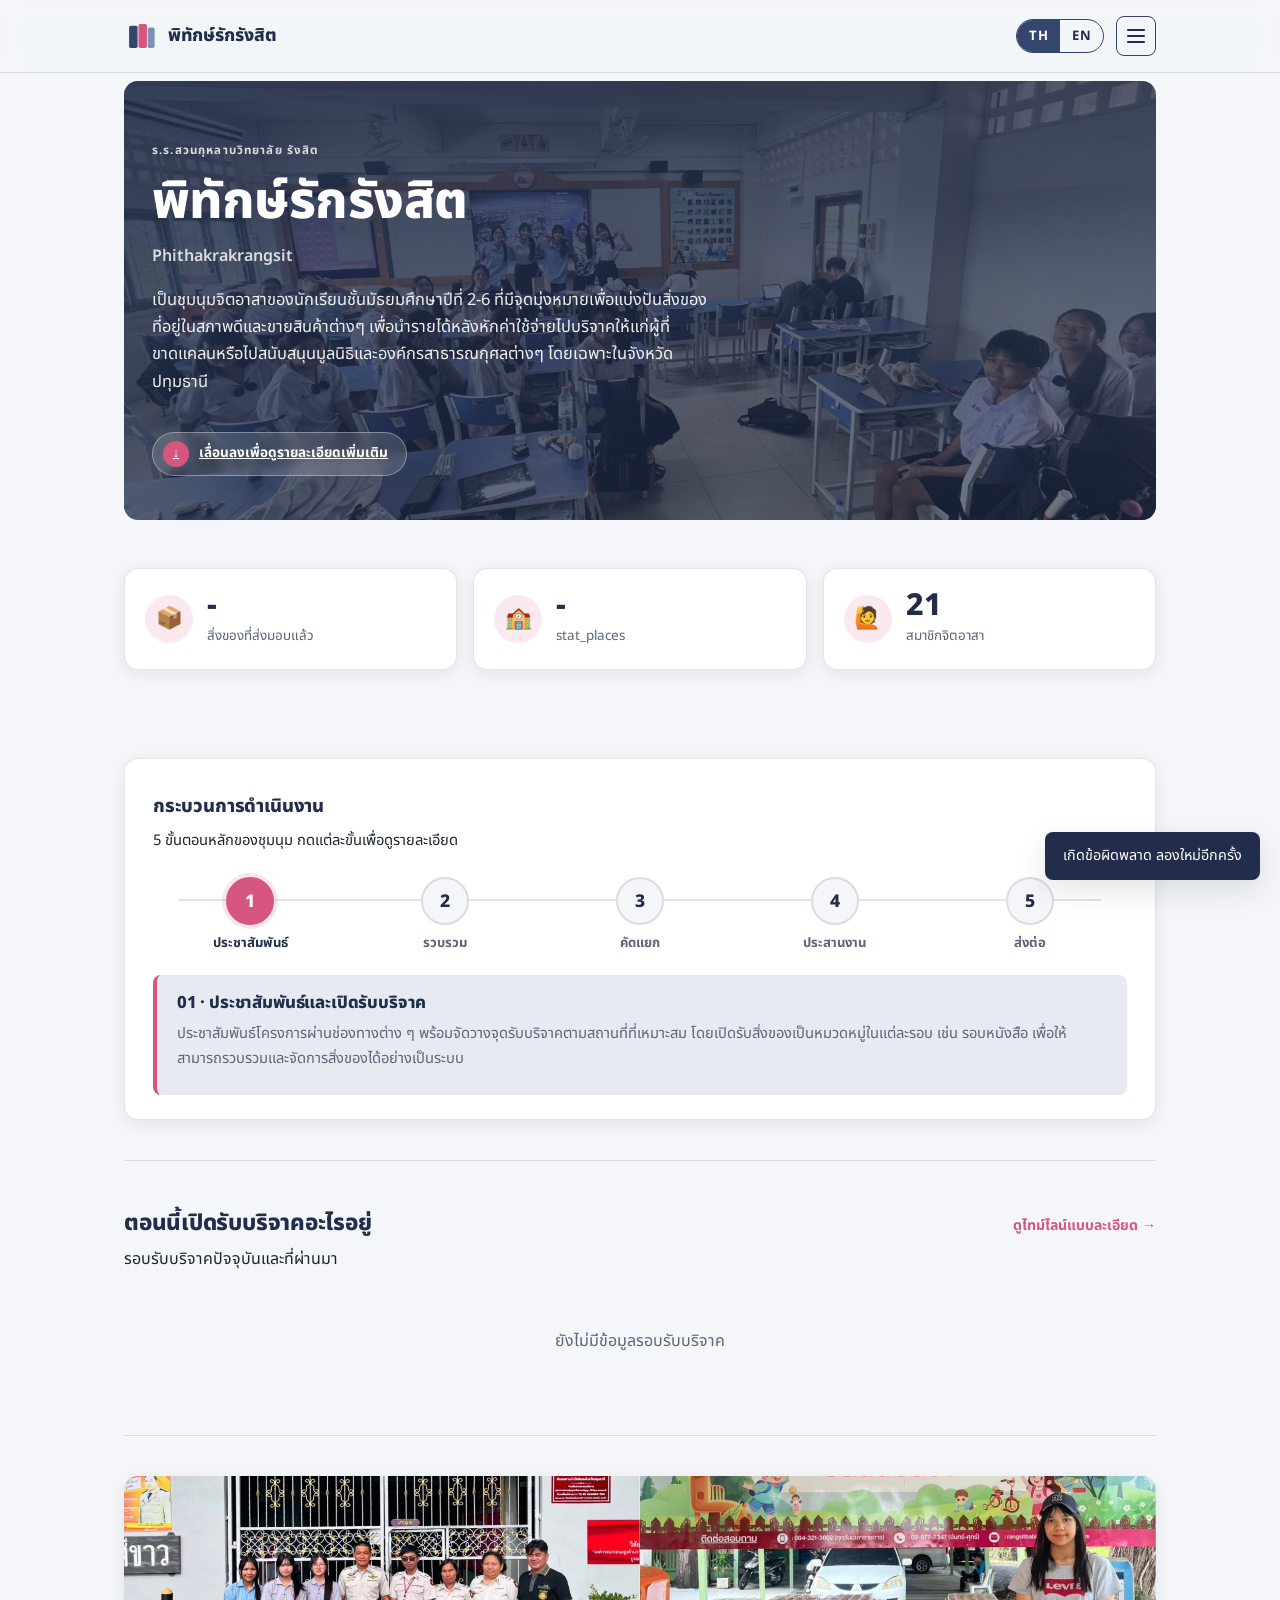
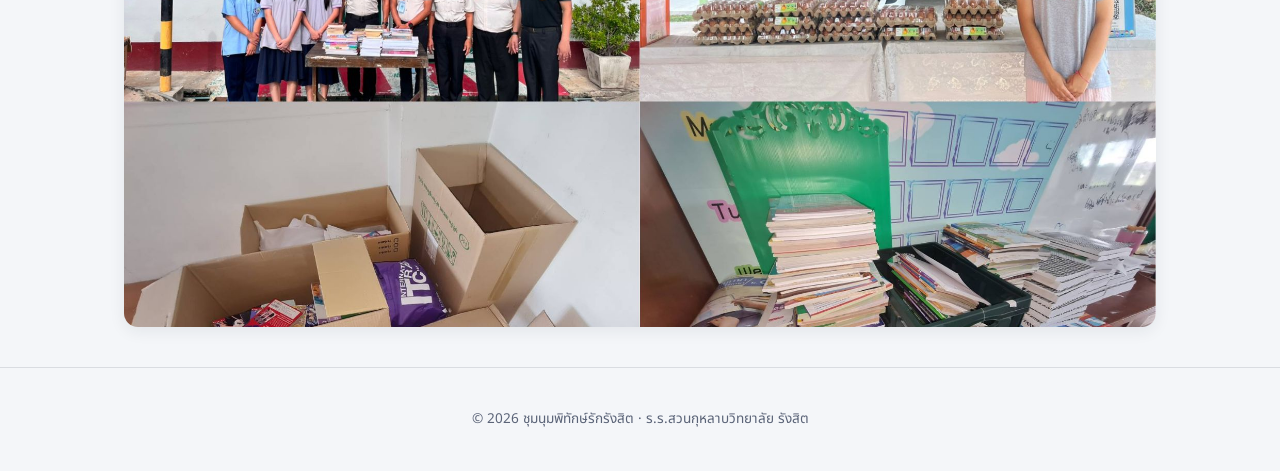
==== commit 7d9afc4a: "Update index.html" ====
--- a/index.html
+++ b/index.html
@@ -72,6 +72,7 @@
   <section>
     <div class="section-title">
       <h2 data-i18n="drives_title"></h2>
+      <a class="see-all" href="timeline.html" data-i18n="see_all"></a>
     </div>
     <p class="lede" data-i18n="drives_lede" style="margin-top:-14px;"></p>
     <div id="admin-add-drive"></div>
@@ -85,14 +86,6 @@
       <img src="assets/donation-photo.jpg" alt="ภาพการส่งมอบและบริจาค"
            onerror="document.getElementById('donation-photo-block').outerHTML = '<div class=&quot;photo-placeholder&quot; style=&quot;background: linear-gradient(135deg, var(--rust) 0%, var(--slate) 100%);&quot;><div class=&quot;ph-icon&quot;>🤝</div><div class=&quot;ph-label&quot; data-i18n=&quot;ph_donation_label&quot;></div></div>'; applyLang();">
     </div>
-  </section>
-
-  <section>
-    <div class="section-title">
-      <h2 data-i18n="timeline_preview_title"></h2>
-      <a class="see-all" href="timeline.html" data-i18n="see_all"></a>
-    </div>
-    <div id="shelf-preview"></div>
   </section>
 </main>
 
@@ -222,8 +215,6 @@
 
   async function load(){
     loadDrives();
-    const res = await apiGet('getTimeline', { limit: 4 });
-    renderShelf('shelf-preview', (res && res.data) || [], { expandable: true });
 
     const stats = await apiGet('getStats');
     if(stats && stats.data){
--- a/assets/css/style.css
+++ b/assets/css/style.css
@@ -124,22 +124,40 @@
 .btn:disabled{ opacity:.45; cursor:not-allowed; transform:none; }
 
 /* ---------------- Hero ---------------- */
-.hero{ padding: 60px 0 32px; position:relative; }
+.hero{
+  padding: 60px 28px 44px; position:relative; overflow:hidden; border-radius: var(--radius-lg);
+  margin-top: 8px;
+}
+.hero-bg-photo{
+  position:absolute; inset:0; width:100%; height:100%; object-fit:cover; z-index:0;
+}
+.hero-overlay{ display:none; position:absolute; inset:0; z-index:1; }
+.hero.has-photo .hero-overlay{
+  display:block; background: linear-gradient(160deg, rgba(33,45,74,0.90), rgba(33,45,74,0.62));
+}
+.hero-content{ position:relative; z-index:2; }
 .hero-eyebrow{
   font-weight:700; letter-spacing:.1em; text-transform:uppercase; font-size:0.72rem;
   color: var(--slate); margin-bottom: 10px;
 }
+.hero.has-photo .hero-eyebrow{ color: rgba(255,255,255,0.82); }
 .hero h1{ font-size: clamp(2.1rem, 5vw, 3.2rem); max-width: 16ch; margin: 0 0 6px; }
+.hero.has-photo h1{ color:#fff; }
 .hero .hero-en{ font-size:1rem; font-weight:600; color: var(--slate); margin: 0 0 18px; }
+.hero.has-photo .hero-en{ color: rgba(255,255,255,0.82); }
 .hero p.lede{ font-size:1.03rem; max-width:62ch; color: var(--ink-soft); margin-bottom: 26px; }
-.hero-actions{ display:flex; gap:14px; flex-wrap:wrap; }
+.hero.has-photo p.lede{ color: rgba(255,255,255,0.92); }
 
 /* scroll cue — pill button style */
 .scroll-cue{
-  display:inline-flex; align-items:center; gap:10px; margin-top:36px;
+  display:inline-flex; align-items:center; gap:10px; margin-top:10px;
   color: var(--cover-green-deep); font-size:0.85rem; font-weight:700;
   background: var(--card); border:1px solid var(--line); border-radius:999px;
   padding: 8px 18px 8px 10px; box-shadow: var(--shadow);
+}
+.hero.has-photo .scroll-cue{
+  background: rgba(255,255,255,0.14); color:#fff; border-color: rgba(255,255,255,0.35);
+  backdrop-filter: blur(6px);
 }
 .scroll-cue .arrow-circle{
   width:26px; height:26px; border-radius:50%; background: var(--rust); color:#fff;
@@ -148,18 +166,35 @@
 }
 @keyframes bob{ 0%,100%{ transform: translateY(0);} 50%{ transform: translateY(4px);} }
 
-/* single stat highlight */
-.stat-highlight{
-  display:flex; align-items:center; gap:20px; background: var(--card);
-  border:1px solid var(--line); border-radius: var(--radius-lg); box-shadow: var(--shadow);
-  padding: 26px 28px; margin: 8px 0 48px;
-}
-.stat-highlight .icon{
-  width:56px; height:56px; border-radius:50%; background: rgba(214,86,127,0.12);
-  color: var(--rust); display:flex; align-items:center; justify-content:center; flex:0 0 auto; font-size:1.6rem;
-}
-.stat-highlight .stat-num{ font-family: var(--font-display); font-weight:800; font-size:2.4rem; color: var(--cover-green-deep); line-height:1; }
-.stat-highlight .stat-label{ font-size:0.92rem; color: var(--ink-soft); margin-top:4px; }
+/* ---------------- 3-way stat grid ---------------- */
+.stat-grid{
+  display:grid; grid-template-columns: repeat(3, 1fr); gap:16px; margin: 8px 0 48px;
+}
+.stat-card{
+  position:relative; background: var(--card); border:1px solid var(--line); border-radius: var(--radius-lg);
+  box-shadow: var(--shadow); padding: 22px 20px; display:flex; align-items:center; gap:14px;
+}
+.stat-card .icon{
+  width:48px; height:48px; border-radius:50%; background: rgba(214,86,127,0.12);
+  color: var(--rust); display:flex; align-items:center; justify-content:center; flex:0 0 auto; font-size:1.35rem;
+}
+.stat-card .stat-num{ font-family: var(--font-display); font-weight:800; font-size:1.9rem; color: var(--cover-green-deep); line-height:1; }
+.stat-card .stat-label{ font-size:0.84rem; color: var(--ink-soft); margin-top:4px; }
+.stat-card .stat-edit-btn{
+  position:absolute; top:10px; right:10px; width:26px; height:26px; border-radius:50%;
+  border:1px solid var(--line); background: var(--paper); color: var(--ink-soft); cursor:pointer;
+  font-size:0.72rem; display:flex; align-items:center; justify-content:center;
+}
+.stat-edit-form{
+  display:none; position:absolute; inset:0; background: var(--card); border-radius: var(--radius-lg);
+  padding: 16px; z-index:5; align-items:center; gap:8px;
+}
+.stat-edit-form.open{ display:flex; }
+.stat-edit-form input{ width:70px; padding:6px 8px; border-radius: var(--radius); border:1.5px solid var(--line); font-size:1rem; }
+
+@media (max-width: 780px){
+  .stat-grid{ grid-template-columns: 1fr; }
+}
 
 /* section titles */
 .section-title{ display:flex; align-items:baseline; justify-content:space-between; margin: 8px 0 22px; gap:16px; flex-wrap:wrap; }
@@ -169,32 +204,29 @@
 section{ padding: 40px 0; }
 .section-divider{ border:none; border-top:1px solid var(--line); margin:0; }
 
-/* ---------------- Members + process flow ---------------- */
+/* ---------------- Process flow ---------------- */
 .members-box{
   background: var(--card); border:1px solid var(--line); border-radius: var(--radius-lg);
-  box-shadow: var(--shadow); padding: 26px 28px;
-}
-.members-box .members-row{ display:flex; align-items:center; gap:14px; margin-bottom:22px; }
-.members-box .members-num{ font-family: var(--font-display); font-weight:800; font-size:1.8rem; color: var(--cover-green-deep); }
-.members-box .members-label{ color: var(--ink-soft); font-size:0.94rem; }
-
-.process-flow{ display:flex; align-items:center; flex-wrap:wrap; gap:0; }
+  box-shadow: var(--shadow); padding: 28px 28px 24px;
+}
+
+.process-flow{ position:relative; display:flex; justify-content:space-between; padding-top:6px; }
+.process-rail{ position:absolute; left:26px; right:26px; top:28px; height:2px; background: var(--line); z-index:0; }
 .process-step{
-  display:flex; flex-direction:column; align-items:center; gap:8px; background:transparent;
-  border:none; cursor:pointer; padding:8px 6px; font-family:inherit; flex:1 1 0; min-width:84px;
+  position:relative; z-index:1; display:flex; flex-direction:column; align-items:center; gap:10px;
+  background:transparent; border:none; cursor:pointer; padding:0 4px; font-family:inherit; flex:1 1 0; min-width:0;
 }
 .process-step .num-circle{
-  width:44px; height:44px; border-radius:50%; background: var(--paper-dim); color: var(--cover-green-deep);
-  display:flex; align-items:center; justify-content:center; font-weight:800; font-size:1.05rem;
+  width:48px; height:48px; border-radius:50%; background: var(--paper); color: var(--cover-green-deep);
+  display:flex; align-items:center; justify-content:center; font-weight:800; font-size:1.1rem;
   border: 2px solid var(--line); transition: background .15s ease, color .15s ease, border-color .15s ease;
 }
-.process-step.on .num-circle{ background: var(--rust); color:#fff; border-color: var(--rust); }
-.process-step .step-label{ font-size:0.82rem; font-weight:700; color: var(--ink-soft); text-align:center; }
+.process-step.on .num-circle{ background: var(--rust); color:#fff; border-color: var(--rust); box-shadow: 0 0 0 4px rgba(214,86,127,0.15); }
+.process-step .step-label{ font-size:0.82rem; font-weight:700; color: var(--ink-soft); text-align:center; line-height:1.3; }
 .process-step.on .step-label{ color: var(--cover-green-deep); }
-.process-arrow{ color: var(--line); font-size:1.2rem; flex:0 0 auto; padding: 0 2px; align-self:center; margin-top:-22px; }
 
 .process-detail{
-  margin-top:18px; padding:18px 20px; background: var(--paper-dim); border-radius: var(--radius);
+  margin-top:22px; padding:18px 20px; background: var(--paper-dim); border-radius: var(--radius);
   border-left: 4px solid var(--rust);
 }
 .process-detail h3{ font-size:1.05rem; margin: 0 0 8px; }
@@ -203,9 +235,14 @@
 .process-detail li{ margin-bottom:4px; }
 
 @media (max-width: 640px){
-  .process-flow{ flex-direction:column; align-items:stretch; }
-  .process-step{ flex-direction:row; justify-content:flex-start; }
-  .process-arrow{ display:none; }
+  .process-flow{ flex-direction:column; align-items:stretch; gap:0; }
+  .process-rail{ display:none; }
+  .process-step{
+    flex-direction:row; justify-content:flex-start; text-align:left; gap:14px;
+    padding:12px 0; border-bottom:1px solid var(--line);
+  }
+  .process-step:last-child{ border-bottom:none; }
+  .process-step .step-label{ text-align:left; }
 }
 
 /* ---------------- Photo placeholder blocks ---------------- */
@@ -217,6 +254,10 @@
 }
 .photo-placeholder .ph-icon{ font-size:2rem; opacity:0.9; }
 .photo-placeholder .ph-label{ font-size:0.82rem; font-weight:600; max-width:26ch; opacity:0.9; }
+
+.photo-block{ border-radius: var(--radius-lg); overflow:hidden; box-shadow: var(--shadow); }
+.photo-block img{ width:100%; aspect-ratio: 16/7; object-fit:cover; display:block; }
+@media (max-width: 640px){ .photo-block img{ aspect-ratio: 4/3; } }
 
 /* ---------------- Timeline (signature element) ---------------- */
 .shelf{ position:relative; padding-left: 22px; }
@@ -339,7 +380,3 @@
 .checkbox-row{ display:flex; align-items:center; gap:8px; font-weight:500; margin-bottom:10px; }
 .sub-form{ background: var(--paper-dim); border-radius: var(--radius); padding:14px; margin-top:10px; display:none; }
 .sub-form.open{ display:block; }
-
-@media (max-width: 640px){
-  .stat-highlight{ flex-direction:column; text-align:center; }
-}
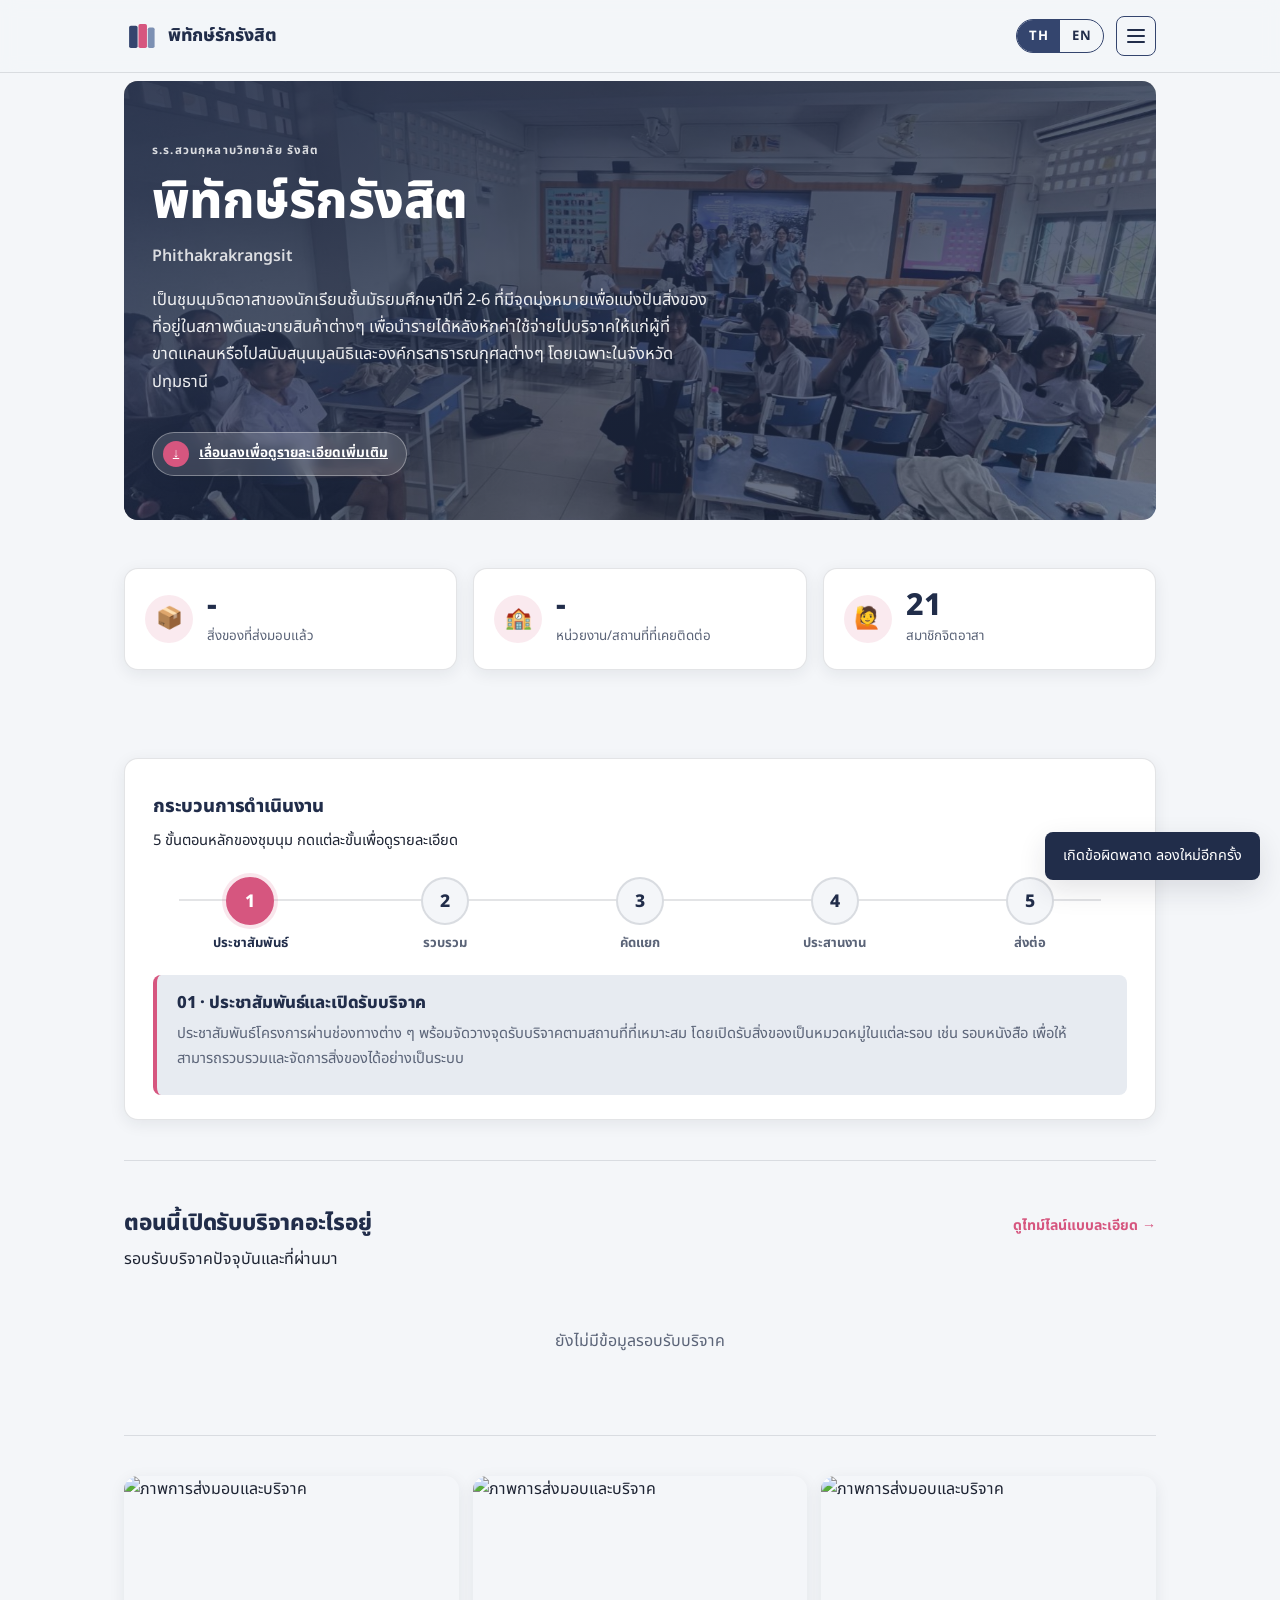
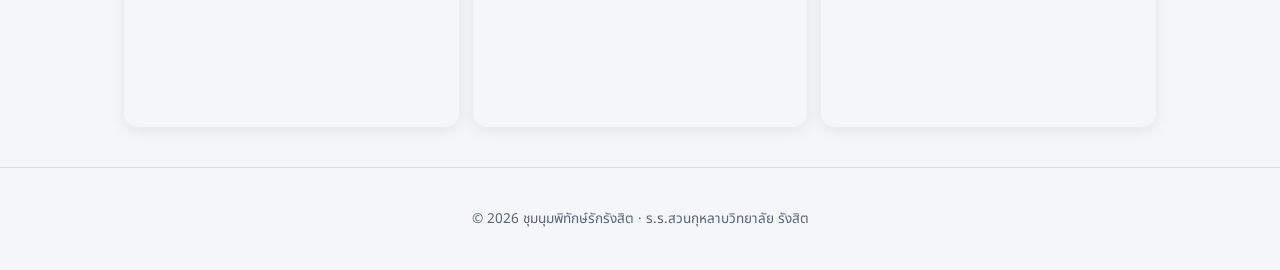
==== commit ef82d19b: "Update index.html" ====
--- a/index.html
+++ b/index.html
@@ -82,9 +82,10 @@
   <hr class="section-divider">
 
   <section>
-    <div class="photo-block" id="donation-photo-block">
-      <img src="assets/donation-photo.jpg" alt="ภาพการส่งมอบและบริจาค"
-           onerror="document.getElementById('donation-photo-block').outerHTML = '<div class=&quot;photo-placeholder&quot; style=&quot;background: linear-gradient(135deg, var(--rust) 0%, var(--slate) 100%);&quot;><div class=&quot;ph-icon&quot;>🤝</div><div class=&quot;ph-label&quot; data-i18n=&quot;ph_donation_label&quot;></div></div>'; applyLang();">
+    <div class="photo-gallery" id="donation-gallery">
+      <img class="gallery-img" src="assets/donation-photo-1.jpg" alt="ภาพการส่งมอบและบริจาค">
+      <img class="gallery-img" src="assets/donation-photo-2.jpg" alt="ภาพการส่งมอบและบริจาค">
+      <img class="gallery-img" src="assets/donation-photo-3.jpg" alt="ภาพการส่งมอบและบริจาค">
     </div>
   </section>
 </main>
@@ -248,6 +249,23 @@
       form.classList.remove('open');
     });
   }
+
+  /* ---------------- Donation photo gallery (falls back to placeholder if no photos yet) ---------------- */
+  (function(){
+    const gallery = document.getElementById('donation-gallery');
+    const imgs = Array.from(gallery.querySelectorAll('img'));
+    let failed = 0;
+    imgs.forEach(img=>{
+      img.addEventListener('error', ()=>{
+        img.remove();
+        failed++;
+        if(failed === imgs.length){
+          gallery.outerHTML = `<div class="photo-placeholder" style="background: linear-gradient(135deg, var(--rust) 0%, var(--slate) 100%);"><div class="ph-icon">🤝</div><div class="ph-label" data-i18n="ph_donation_label"></div></div>`;
+          applyLang();
+        }
+      });
+    });
+  })();
 </script>
 </body>
 </html>
--- a/assets/css/style.css
+++ b/assets/css/style.css
@@ -259,6 +259,14 @@
 .photo-block img{ width:100%; aspect-ratio: 16/7; object-fit:cover; display:block; }
 @media (max-width: 640px){ .photo-block img{ aspect-ratio: 4/3; } }
 
+.photo-gallery{
+  display:grid; grid-template-columns: repeat(auto-fit, minmax(200px, 1fr)); gap:14px;
+}
+.photo-gallery .gallery-img{
+  width:100%; aspect-ratio: 4/3; object-fit:cover; display:block;
+  border-radius: var(--radius-lg); box-shadow: var(--shadow);
+}
+
 /* ---------------- Timeline (signature element) ---------------- */
 .shelf{ position:relative; padding-left: 22px; }
 .shelf::before{
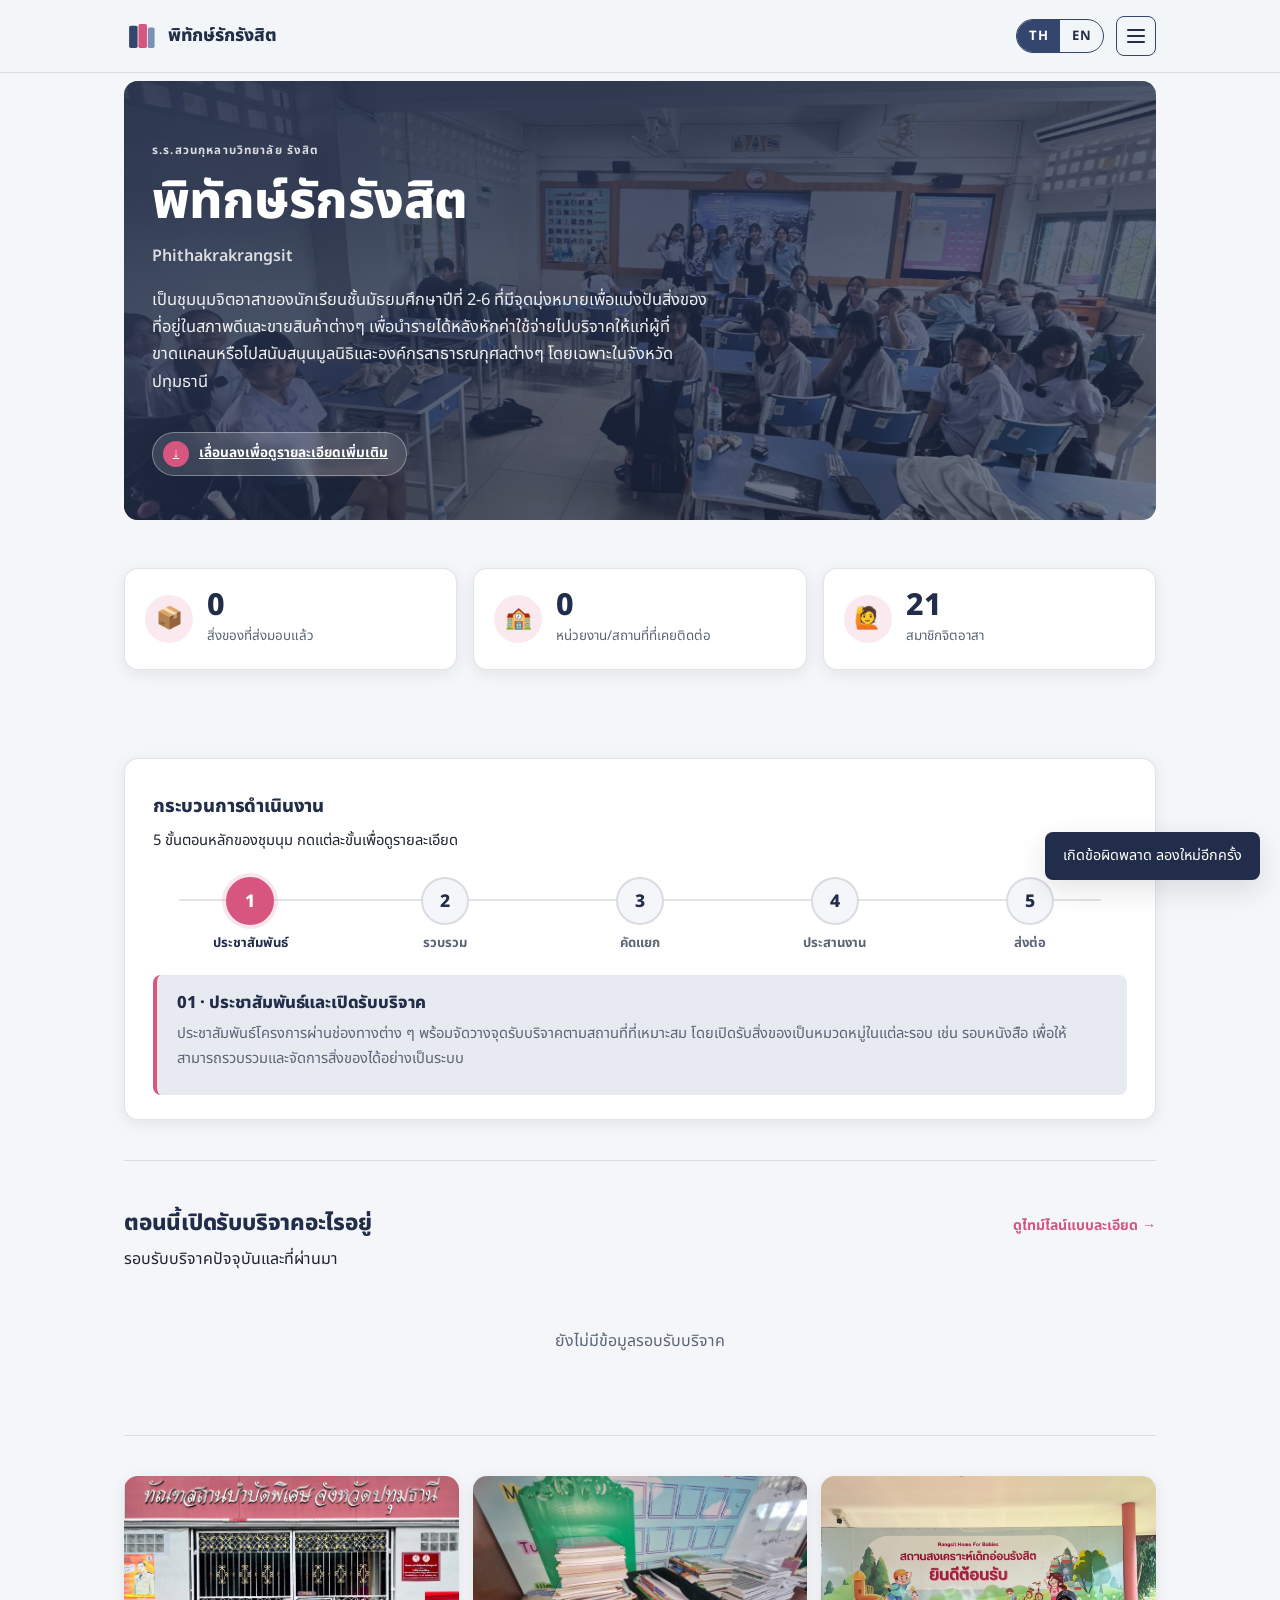
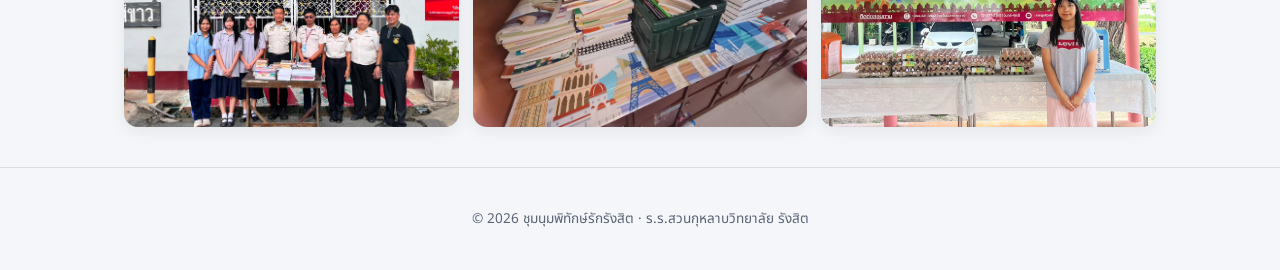
==== commit 3109acfd: "Update index.html" ====
--- a/index.html
+++ b/index.html
@@ -28,30 +28,40 @@
   </section>
 
   <section id="stat-section" class="stat-grid">
-    <div class="stat-card">
+    <div class="stat-card" id="stat-card-itemsDelivered">
       <div class="icon">📦</div>
       <div>
-        <div class="stat-num" id="stat-delivered-num">-</div>
+        <div class="stat-num" id="stat-num-itemsDelivered">-</div>
         <div class="stat-label" data-i18n="stat_items_delivered"></div>
       </div>
-    </div>
-    <div class="stat-card">
+      <div class="stat-edit-form" id="stat-edit-form-itemsDelivered">
+        <input type="number" min="0" id="stat-edit-input-itemsDelivered">
+        <button class="btn btn-primary btn-sm" data-stat-save="itemsDelivered" data-i18n="save"></button>
+        <button class="btn btn-ghost btn-sm" data-stat-cancel="itemsDelivered" data-i18n="cancel"></button>
+      </div>
+    </div>
+    <div class="stat-card" id="stat-card-placesContacted">
       <div class="icon">🏫</div>
       <div>
-        <div class="stat-num" id="stat-places-num">-</div>
+        <div class="stat-num" id="stat-num-placesContacted">-</div>
         <div class="stat-label" data-i18n="stat_places"></div>
       </div>
-    </div>
-    <div class="stat-card" id="member-stat-card">
+      <div class="stat-edit-form" id="stat-edit-form-placesContacted">
+        <input type="number" min="0" id="stat-edit-input-placesContacted">
+        <button class="btn btn-primary btn-sm" data-stat-save="placesContacted" data-i18n="save"></button>
+        <button class="btn btn-ghost btn-sm" data-stat-cancel="placesContacted" data-i18n="cancel"></button>
+      </div>
+    </div>
+    <div class="stat-card" id="stat-card-memberCount">
       <div class="icon">🙋</div>
       <div>
-        <div class="stat-num" id="stat-members-num">-</div>
+        <div class="stat-num" id="stat-num-memberCount">-</div>
         <div class="stat-label" data-i18n="stat_members"></div>
       </div>
-      <div class="stat-edit-form" id="member-edit-form">
-        <input type="number" min="0" id="member-edit-input">
-        <button class="btn btn-primary btn-sm" id="member-save-btn" data-i18n="save"></button>
-        <button class="btn btn-ghost btn-sm" id="member-cancel-btn" data-i18n="cancel"></button>
+      <div class="stat-edit-form" id="stat-edit-form-memberCount">
+        <input type="number" min="0" id="stat-edit-input-memberCount">
+        <button class="btn btn-primary btn-sm" data-stat-save="memberCount" data-i18n="save"></button>
+        <button class="btn btn-ghost btn-sm" data-stat-cancel="memberCount" data-i18n="cancel"></button>
       </div>
     </div>
   </section>
@@ -170,7 +180,7 @@
       const id = b.dataset.save;
       const form = document.getElementById('edit-form-'+id);
       showToast(t('saving'));
-      await apiPost('updateDrive', {
+      const res = await apiPost('updateDrive', {
         driveId: id,
         itemType: form.querySelector('.e-itemType').value,
         dateStart: form.querySelector('.e-start').value,
@@ -178,7 +188,7 @@
         location: form.querySelector('.e-location').value,
         hours: form.querySelector('.e-hours').value,
       });
-      showToast(t('saved'));
+      reportSaveResult(res);
       loadDrives();
     }));
   }
@@ -201,52 +211,57 @@
     });
     document.getElementById('nd-save').addEventListener('click', async ()=>{
       showToast(t('saving'));
-      await apiPost('addDrive', {
+      const res = await apiPost('addDrive', {
         itemType: document.getElementById('nd-itemType').value,
         dateStart: document.getElementById('nd-start').value,
         dateEnd: document.getElementById('nd-end').value,
         location: document.getElementById('nd-location').value,
         hours: document.getElementById('nd-hours').value,
       });
-      showToast(t('saved'));
+      reportSaveResult(res);
       document.getElementById('add-drive-form').classList.remove('open');
       loadDrives();
     });
   }
 
+  const STAT_KEYS = ['itemsDelivered', 'placesContacted', 'memberCount'];
+  const STAT_DEFAULTS = { itemsDelivered: '0', placesContacted: '0', memberCount: '21' };
+
   async function load(){
     loadDrives();
 
     const stats = await apiGet('getStats');
-    if(stats && stats.data){
-      document.getElementById('stat-delivered-num').textContent = stats.data.itemsDelivered ?? '-';
-      document.getElementById('stat-places-num').textContent = stats.data.placesContacted ?? '-';
-      document.getElementById('stat-members-num').textContent = stats.data.memberCount ?? '21';
-    }
+    STAT_KEYS.forEach(key => {
+      const val = (stats && stats.data && stats.data[key] !== undefined) ? stats.data[key] : STAT_DEFAULTS[key];
+      document.getElementById('stat-num-' + key).textContent = val;
+    });
   }
   load();
 
-  /* ---------------- Member count (admin-editable) ---------------- */
+  /* ---------------- All 3 homepage stats: freely editable, no sheet linkage ---------------- */
   if(isAdmin){
-    const card = document.getElementById('member-stat-card');
-    const editBtn = document.createElement('button');
-    editBtn.className = 'stat-edit-btn';
-    editBtn.textContent = '✎';
-    editBtn.setAttribute('aria-label', t('edit'));
-    card.appendChild(editBtn);
-    const form = document.getElementById('member-edit-form');
-    editBtn.addEventListener('click', ()=>{
-      document.getElementById('member-edit-input').value = document.getElementById('stat-members-num').textContent;
-      form.classList.add('open');
-    });
-    document.getElementById('member-cancel-btn').addEventListener('click', ()=> form.classList.remove('open'));
-    document.getElementById('member-save-btn').addEventListener('click', async ()=>{
-      const val = document.getElementById('member-edit-input').value;
-      showToast(t('saving'));
-      await apiPost('updateMemberCount', { memberCount: val });
-      document.getElementById('stat-members-num').textContent = val;
-      showToast(t('saved'));
-      form.classList.remove('open');
+    STAT_KEYS.forEach(key => {
+      const card = document.getElementById('stat-card-' + key);
+      const editBtn = document.createElement('button');
+      editBtn.className = 'stat-edit-btn';
+      editBtn.textContent = '✎';
+      editBtn.setAttribute('aria-label', t('edit'));
+      card.appendChild(editBtn);
+      const form = document.getElementById('stat-edit-form-' + key);
+      const input = document.getElementById('stat-edit-input-' + key);
+      const numEl = document.getElementById('stat-num-' + key);
+      editBtn.addEventListener('click', ()=>{
+        input.value = numEl.textContent;
+        form.classList.add('open');
+      });
+      form.querySelector('[data-stat-cancel]').addEventListener('click', ()=> form.classList.remove('open'));
+      form.querySelector('[data-stat-save]').addEventListener('click', async ()=>{
+        const val = input.value;
+        showToast(t('saving'));
+        const res = await apiPost('updateStat', { key, value: val });
+        if(reportSaveResult(res)) numEl.textContent = val;
+        form.classList.remove('open');
+      });
     });
   }
 
--- a/assets/css/style.css
+++ b/assets/css/style.css
@@ -15,7 +15,8 @@
   --slate: #7C90B3;              /* secondary accent — muted slate blue */
   --rust: #D6567F;               /* pink accent, blended with navy - CTAs/highlights */
   --rust-deep: #B03F66;
-  --sage: #3E8577;               /* success / "done" */
+  --sage: #3E8577;               /* success / "done" / available */
+  --danger: #C0392B;             /* sold out / rejected */
   --gold: #C9A227;               /* focus ring / small highlight */
   --line: rgba(30,35,51,0.12);
   --shadow: 0 4px 16px rgba(30,35,51,0.08);
@@ -322,7 +323,7 @@
 .book-card .info{ padding:14px 16px; display:flex; flex-direction:column; gap:6px; flex:1; }
 .book-card .title{ font-weight:700; font-size:0.98rem; }
 .book-card .price{ font-family: var(--font-display); font-weight:800; color: var(--rust); font-size:1.1rem; }
-.book-card .sold{ font-size:0.78rem; font-weight:700; color:#fff; background:var(--ink-soft); align-self:flex-start; padding:2px 8px; border-radius:3px; }
+.book-card .sold{ font-size:0.78rem; font-weight:700; color:#fff; background:var(--danger); align-self:flex-start; padding:2px 8px; border-radius:3px; }
 
 /* ---------------- Forms ---------------- */
 .card{ background: var(--card); border:1px solid var(--line); border-radius: var(--radius-lg); padding:22px; box-shadow: var(--shadow); }
@@ -339,7 +340,9 @@
 .badge{ display:inline-block; font-size:0.72rem; font-weight:700; padding:3px 9px; border-radius:999px; }
 .badge.pending{ background: rgba(214,86,127,0.14); color: var(--rust-deep); }
 .badge.approved{ background: rgba(62,133,119,0.16); color: var(--sage); }
-.badge.rejected{ background: rgba(30,35,51,0.1); color: var(--ink-soft); }
+.badge.shipped{ background: rgba(52,69,110,0.14); color: var(--cover-green-deep); }
+.badge.rejected{ background: rgba(192,57,43,0.12); color: var(--danger); }
+.badge.neutral{ background: rgba(30,35,51,0.1); color: var(--ink-soft); }
 
 .tabs{ display:flex; gap:6px; border-bottom:1px solid var(--line); margin-bottom:24px; flex-wrap:wrap; }
 .tab-btn{
@@ -383,7 +386,9 @@
 }
 
 /* ---------------- Stock page ---------------- */
-.qty-badge{ font-size:0.72rem; font-weight:700; color: var(--sage); }
+.qty-badge{ font-size:0.72rem; font-weight:700; }
+.qty-badge.qty-available{ color: var(--sage); }
+.qty-badge.qty-soldout{ color: var(--danger); }
 .stock-actions{ display:flex; gap:8px; flex-wrap:wrap; margin-top:6px; }
 .checkbox-row{ display:flex; align-items:center; gap:8px; font-weight:500; margin-bottom:10px; }
 .sub-form{ background: var(--paper-dim); border-radius: var(--radius); padding:14px; margin-top:10px; display:none; }
